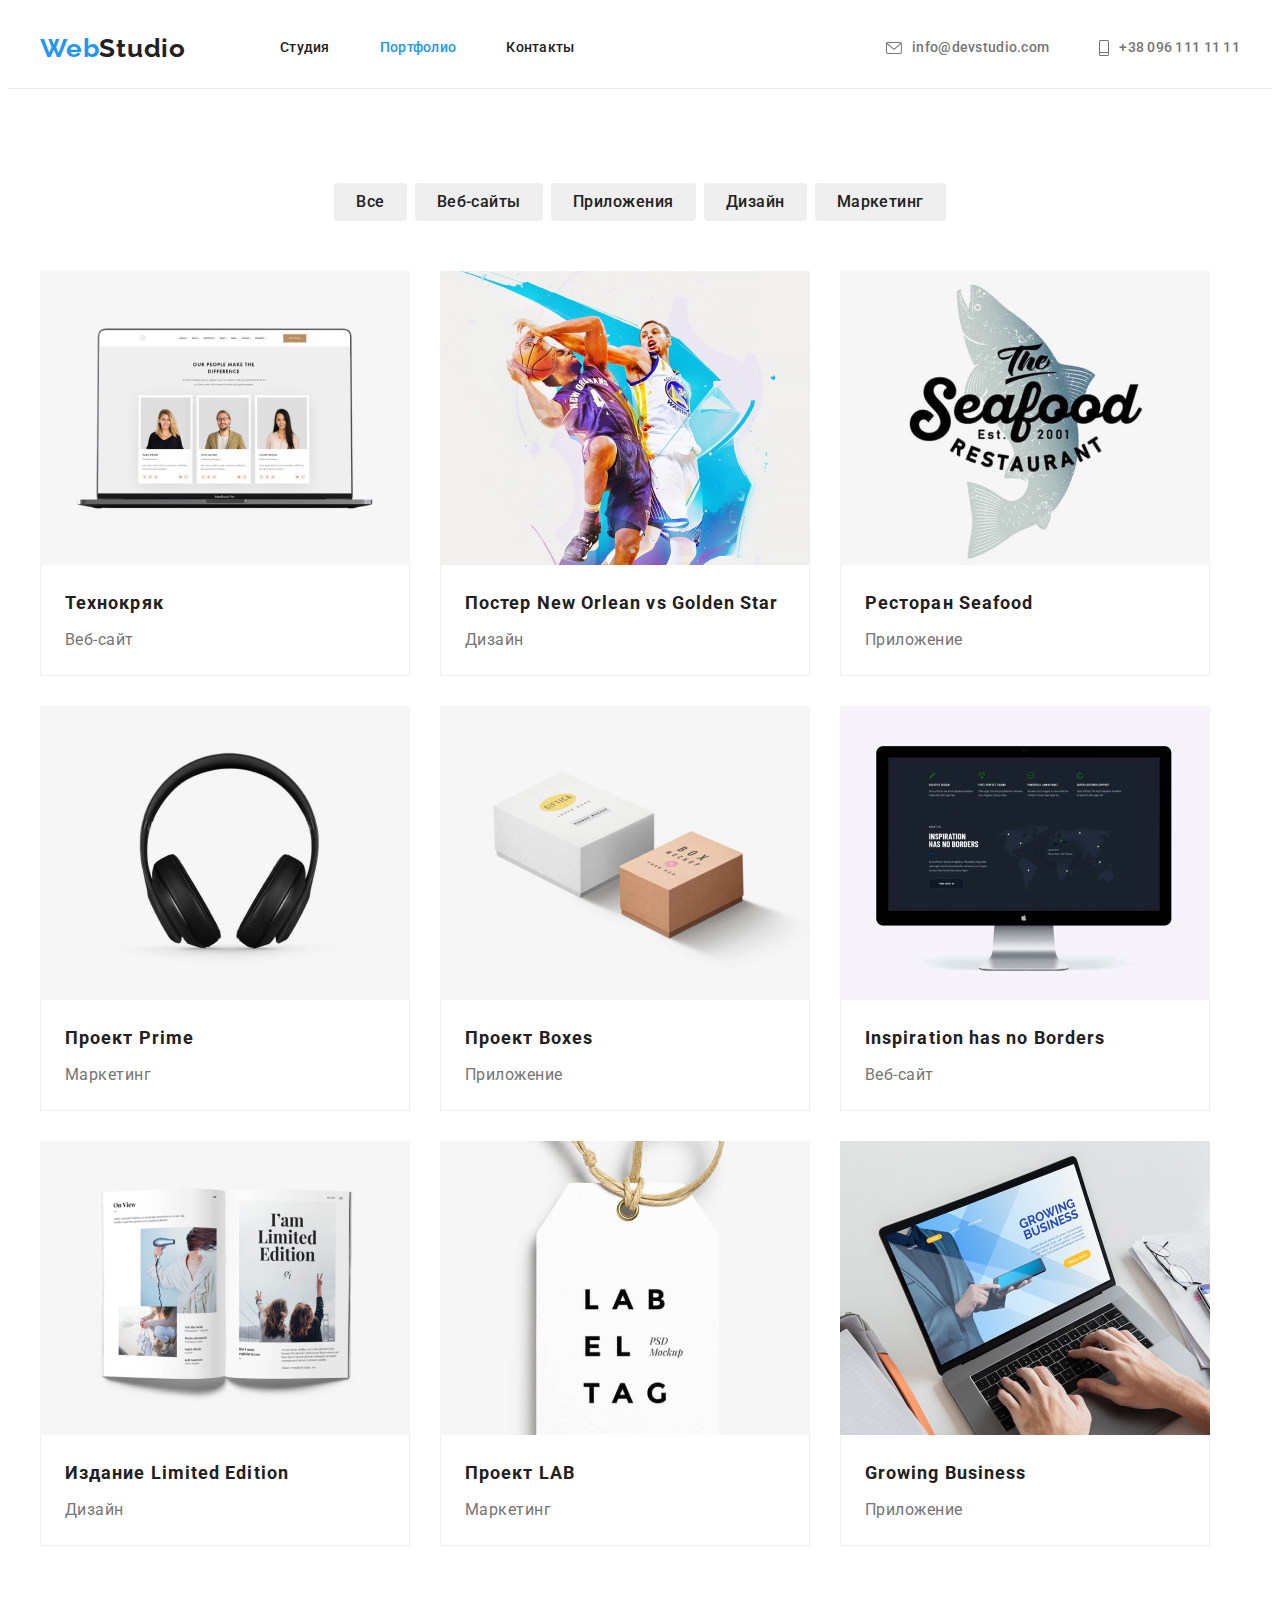
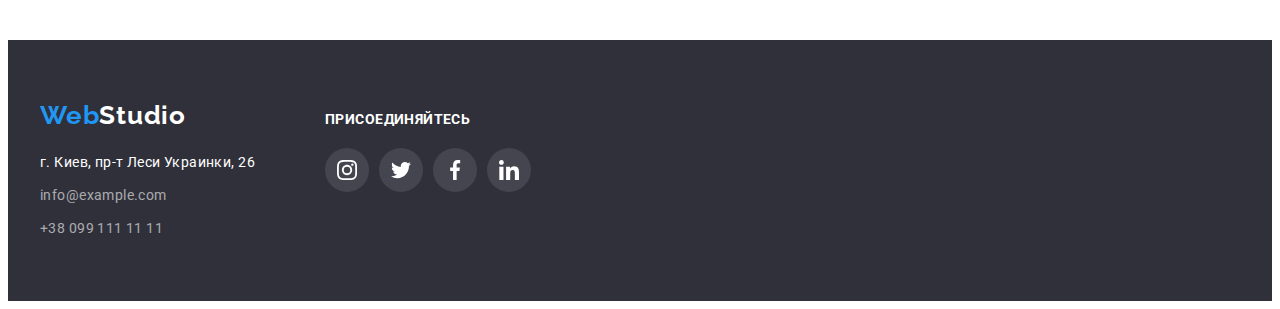
==== portfolio.html @ 00535ada "Initial commit" ====
<!DOCTYPE html>
<html lang="ru">
  <head>
    <meta charset="UTF-8" />
    <meta http-equiv="X-UA-Compatible" content="IE=edge" />
    <meta name="viewport" content="width=device-width, initial-scale=1.0" />
    <title>Портфолио</title>
    <link rel="preconnect" href="https://fonts.googleapis.com" />
    <link rel="preconnect" href="https://fonts.gstatic.com" crossorigin />
    <link rel="preconnect" href="https://fonts.googleapis.com" />
    <link rel="preconnect" href="https://fonts.gstatic.com" crossorigin />
    <link
      href="https://fonts.googleapis.com/css2?family=Montserrat:wght@400;700&family=Raleway:wght@700&family=Roboto:wght@400;500;700;900&display=swap"
      rel="stylesheet"
    />
    <link
      rel="stylesheet"
      href="https://cdnjs.cloudflare.com/ajax/libs/modern-normalize/1.1.0/modern-normalize.min.css"
      integrity="sha512-wpPYUAdjBVSE4KJnH1VR1HeZfpl1ub8YT/NKx4PuQ5NmX2tKuGu6U/JRp5y+Y8XG2tV+wKQpNHVUX03MfMFn9Q=="
      crossorigin="anonymous"
      referrerpolicy="no-referrer"
    />
    <link rel="stylesheet" href="./styles/style.css" />
  </head>

  <body>
    <!-- Navigation header -->
    <header class="header-section">
      <div class="conteiner header-conteiner">
        <a href="index.html" class="logo header" lang="en">
          Web<span class="web">Studio</span></a
        >
        <nav>
          <ul class="navigation-list">
            <li class="navigation-item">
              <a class="navigation-item-link" href="./index.html">Студия</a>
            </li>
            <li class="navigation-item">
              <a class="navigation-item-link portfolio" href="./portfolio.html"
                >Портфолио</a
              >
            </li>
            <li class="navigation-item">
              <a class="navigation-item-link" href="">Контакты</a>
            </li>
          </ul>
        </nav>

        <ul class="auth-list">
          <li class="auth-item">
            <a class="auth-item-mail" href="mailto:info@devstudio.com">
              <svg class="auth-item-mail-icon" width="16" height="12">
                <use href="./images/sprite.svg#icon-envelope"></use>
              </svg>
              info@devstudio.com
            </a>
          </li>
          <li class="auth-item">
            <a class="auth-item-tel" href="tel:+380961111111">
              <svg class="auth-item-tel-icon" width="10" height="16">
                <use href="./images/sprite.svg#icon-Vector"></use>
              </svg>
              +38 096 111 11 11
            </a>
          </li>
        </ul>
      </div>
    </header>

    <main>
      <!-- filtr projects -->
      <section class="filter-section section">
        <div class="conteiner">
          <h1 class="visually-hidden">Наши Услуги</h1>
          <ul class="filter-list">
            <li class="filter-item">
              <button class="filter-button" type="button">Все</button>
            </li>
            <li class="filter-item">
              <button class="filter-button" type="button">Веб-сайты</button>
            </li>
            <li class="filter-item">
              <button class="filter-button" type="button">Приложения</button>
            </li>
            <li class="filter-item">
              <button class="filter-button" type="button">Дизайн</button>
            </li>
            <li class="filter-item">
              <button class="filter-button" type="button">Маркетинг</button>
            </li>
          </ul>
          <ul class="project-list">
            <li class="project-item">
              <a class="project-link" href="index.html">
                <img
                  src="./images/projects-jpg/img-1.jpg "
                  lang="ru"
                  alt="Технокряк"
                  width="370"
                  height="294"
                />
                <div class="name-card">
                  <h2 class="name-project">Технокряк</h2>
                  <p class="name-list">Веб-сайт</p>
                </div>
              </a>
            </li>
            <li class="project-item">
              <a class="project-link" href="index.html">
                <img
                  src="./images/projects-jpg/img-2.jpg"
                  lang="ru"
                  alt="Постер"
                  width="370"
                  height="294"
                />
                <div class="name-card">
                  <h2 class="name-project">Постер New Orlean vs Golden Star</h2>
                  <p class="name-list">Дизайн</p>
                </div>
              </a>
            </li>
            <li class="project-item">
              <a class="project-link" href="index.html">
                <img
                  src="./images/projects-jpg/img-3.jpg"
                  lang="ru"
                  alt="Ресторан"
                  width="370"
                  height="294"
                />
                <div class="name-card">
                  <h2 class="name-project">Ресторан Seafood</h2>
                  <p class="name-list">Приложение</p>
                </div>
              </a>
            </li>
            <li class="project-item">
              <a class="project-link" href="index.html">
                <img
                  src="./images/projects-jpg/img-4.jpg"
                  lang="ru"
                  alt="Проект Прайм"
                  width="370"
                  height="294"
                />
                <div class="name-card">
                  <h2 class="name-project">Проект Prime</h2>
                  <p class="name-list">Маркетинг</p>
                </div>
              </a>
            </li>
            <li class="project-item">
              <a class="project-link" href="index.html">
                <img
                  src="./images/projects-jpg/img-5.jpg"
                  lang="ru"
                  alt="Проект коробок"
                  width="370"
                  height="294"
                />
                <div class="name-card">
                  <h2 class="name-project">Проект Boxes</h2>
                  <p class="name-list">Приложение</p>
                </div>
              </a>
            </li>
            <li class="project-item">
              <a class="project-link" href="index.html">
                <img
                  src="./images/projects-jpg/img-6.jpg"
                  lang="ru"
                  alt="Возможность во всем мире"
                  width="370"
                  height="294"
                />
                <div class="name-card">
                  <h2 class="name-project">Inspiration has no Borders</h2>
                  <p class="name-list">Веб-сайт</p>
                </div>
              </a>
            </li>
            <li class="project-item">
              <a class="project-link" href="index.html">
                <img
                  src="./images/projects-jpg/img-7.jpg"
                  lang="ru"
                  alt="Лимитированое издание книг"
                  width="370"
                  height="294"
                />
                <div class="name-card">
                  <h2 class="name-project">Издание Limited Edition</h2>
                  <p class="name-list">Дизайн</p>
                </div>
              </a>
            </li>
            <li class="project-item">
              <a class="project-link" href="index.html">
                <img
                  src="./images/projects-jpg/img-8.jpg"
                  lang="ru"
                  alt="Проект лейб"
                  width="370"
                  height="294"
                />
                <div class="name-card">
                  <h2 class="name-project">Проект LAB</h2>
                  <p class="name-list">Маркетинг</p>
                </div>
              </a>
            </li>
            <li class="project-item">
              <a class="project-link" href="index.html">
                <img
                  src="./images/projects-jpg/img-9.jpg"
                  lang="ru"
                  alt="Растущий Бизнес"
                  width="370"
                  height="294"
                />
                <div class="name-card">
                  <h2 class="name-project">Growing Business</h2>
                  <p class="name-list">Приложение</p>
                </div>
              </a>
            </li>
          </ul>
        </div>
      </section>
    </main>
    <!-- Подвал сайта -->
    <footer class="footer-site">
      <div class="conteiner footer-section">
        <div class="footer-left">
          <a href="index.html" class="logo footer" lang="en">
            Web<span class="web-footer">Studio</span></a
          >
          <address class="address-footer">
            <p class="addres-text">г. Киев, пр-т Леси Украинки, 26</p>
            <ul class="footer-list">
              <li class="footer-link">
                <a class="footer-item" href="mailto:info@example.com"
                  >info@example.com</a
                >
              </li>
              <li class="footer-link">
                <a class="footer-item" href="tel:+380991111111"
                  >+38 099 111 11 11</a
                >
              </li>
            </ul>
          </address>
        </div>
        <div class="footer-messenger">
          <h2 class="footer-join">Присоединяйтесь</h2>
          <ul class="footer-social-list">
            <li class="footer-social-item">
              <a class="footer-icon-link" href="">
                <svg class="footer-link-social" width="20" height="20">
                  <use href="./images/sprite.svg#icon-instagram"></use>
                </svg>
              </a>
            </li>
            <li class="footer-social-item">
              <a class="footer-icon-link" href="">
                <svg class="footer-link-social" width="20" height="20">
                  <use href="./images/sprite.svg#icon-twitter"></use>
                </svg>
              </a>
            </li>
            <li class="footer-social-item">
              <a class="footer-icon-link" href="">
                <svg class="footer-link-social" width="20" height="20">
                  <use href="./images/sprite.svg#icon-facebook"></use>
                </svg>
              </a>
            </li>
            <li class="footer-social-item">
              <a class="footer-icon-link" href="">
                <svg class="footer-link-social" width="20" height="20">
                  <use href="./images/sprite.svg#icon-linkedin"></use>
                </svg>
              </a>
            </li>
          </ul>
        </div>
      </div>
    </footer>
  </body>
</html>
---- styles/style.css ----
/*#region SITE SETINGS*/
:root {
    --main-font: 'Roboto', 'Raleway', 'Sans-serif';
    --main-color: #212121;
    --second-color: #757575;
    --selectoin-color: #2196F3;
    --button-color-hover-focus: #188CE8;
    --footer-heder-color: #2F303A;
}

body {
    color: #212121;
    font-size: 14px;
    font-family: 'Roboto';
}

.visually-hidden {
    position: absolute;
    width: 1px;
    height: 1px;
    margin: -1px;
    border: 0;
    padding: 0;
    white-space: nowrap;
    clip-path: inset(100%);
    clip: rect(0 0 0 0);
    overflow: hidden;
}

.conteiner {
    /* outline: 1px solid red; */
    width: 1200px;
    padding-left: 15px;
    padding-right: 15px;
    margin-left: auto;
    margin-right: auto;
}

.section {
    padding-top: 94px;
    padding-bottom: 94px;
}


h1,
h2,
h3,
h4,
h5,
h6,
p {
    margin: 0;
}

ul,
ol {
    list-style: none;
    margin: 0;
    padding: 0;
}

img {
    display: block;
}

/*#endregion SITE SETINGS*/

/*#region HEADER SECTION*/
.header-section {
    border-bottom: 1px solid #ECECEC;
}

.logo {
    color: var(--selectoin-color);

    text-decoration: none;
    font-family: 'Raleway';
    font-weight: 700;
    font-size: 26px;
    line-height: 1.19;
    letter-spacing: 0.03em;
}

.header-conteiner {
    display: flex;
    align-items: center;
}

.logo {
    margin-right: 94px;
}

.web {
    color: #212121;
}

.navigation-list {
    display: flex;
    align-items: center;
}

.navigation-list .navigation-item+.navigation-item {
    margin-left: 50px;
}

.navigation-item-link {
    display: block;
    padding-top: 32px;
    padding-bottom: 32px;
}

.navigation-item-link {
    color: #212121;

    font-family: var(--main-font);
    font-weight: 500;
    line-height: 1.14;
    letter-spacing: 0.02em;
    text-decoration: none;
}

.studia {
    color: #2196F3;
}

.portfolio {
    color: #2196F3;
}

.navigation-item-link:hover,
.navigation-item-link:focus,
.navigation-item-link:active,
.auth-item-mail:hover,
.auth-item-mail:focus,
.auth-item-tel:focus,
.auth-item-tel:hover {
    color: var(--selectoin-color);
}

.auth-item-mail:hover:focus.auth-item-mail-icon {
    color: var(--selectoin-color);
}

.navigation-item:active {
    color: aqua;
}


.auth-list {
    display: flex;
    margin-left: auto;
}

.auth-list .auth-item+.auth-item {
    margin-left: 50px;
}

/* .auth-list .
/* .auth-item-mail {
    margin-right: 50px;
} */

.auth-item-tel,
.auth-item-mail {
    display: block;

    padding-top: 32px;
    padding-bottom: 32px;
}

.auth-item-tel,
.auth-item-mail {
    color: #757575;

    font-weight: 500;
    line-height: 1.14;
    letter-spacing: 0.02em;
    text-decoration: none;
}

.auth-item-mail,
.auth-item-tel {
    display: flex;
    align-items: center;
}

.auth-item-mail-icon,
.auth-item-tel-icon {
    margin-right: 10px;
    fill: currentColor;
}

/*#endregion HEADER*/

/*#region HERO SECTION*/
.hero-section {
    background: var(--footer-heder-color);
    background: linear-gradient(rgba(47, 48, 58, 0.4),
            rgba(47, 48, 58, 0.4)), url(../images/Img.jpg);

    text-align: center;
    max-width: 1600px;
    margin-right: auto;
    margin-left: auto;
    padding-top: 200px;
    padding-bottom: 200px;
    margin-right: auto;
    margin-left: auto;
    background-repeat: no-repeat;
    background-position: center;
    background-size: cover;


}

.hero-title {
    color: #FFFFFF;

    font-weight: 900;
    font-size: 44px;
    line-height: 1.36;
    text-align: center;
    letter-spacing: 0.06em;
    text-transform: uppercase;

    width: 696px;
    margin-right: auto;
    margin-left: auto;
    margin-bottom: 30px;
}

.hero-btn {
    font-family: inherit;

    color: #FFFFFF;

    font-weight: 700;
    font-size: 16px;
    line-height: 1.87;
    letter-spacing: 0.06em;
    background-color: var(--selectoin-color);
    box-shadow: 0px 4px 4px rgba(0, 0, 0, 0.15);
    border-radius: 4px;

    cursor: pointer;
    border: none;

    min-width: 200px;
    padding: 10px 32px;
}

.hero-btn:hover,
.hero-btn:focus {
    background-color: var(--button-color-hover-focus);
}

/*#endregion HERO SECTION*/

/*#region SPECIFICS SECTION*/
.specifics-section {
    padding-bottom: 0;
}

.specifics-list {
    display: flex;
}

.specifics-item {
    margin-right: 30px;
    width: 270px;
}

.specifics-item:last-child {
    margin-right: 0;
}

/* раздел с особеностями */
.specifics-item::before {
    display: block;
    content: "";
    height: 120px;
    margin-bottom: 30px;
    background-color: #F5F4FA;
    background-repeat: no-repeat;
    background-position: center;
}

.icon-antena::before {
    background-image: url(../images/icons/antenna.svg);
}

.icon-clock::before {
    background-image: url(../images/icons/clock.svg);
}

.icon-diagrama::before {
    background-image: url(../images/icons/diagram.svg);
}

.icon-astronaut::before {
    background-image: url(../images/icons/astronaut.svg);
}

/* .specifics-pictures {
    display: flex;
    justify-content: center;
    align-items: center;
    width: 270px;
    height: 120px;
    left: 215px;
    top: 774px;
    background: #F5F4FA;
    border-radius: 4px;
    margin-bottom: 30px;

} */



.specifics-title {
    font-size: 14px;
    font-weight: 700;
    line-height: 1.14;
    letter-spacing: 0.03em;
    text-transform: uppercase;
    margin-bottom: 10px;
}

.specificts-text {
    color: #757575;

    line-height: 1.71;
    letter-spacing: 0.03em;
}

/*#endregion SPECIFICS SECTION*/

/*#region DEVELOPMENT SECTION*/
.devefelopment-title {
    font-weight: 700;
    font-size: 36px;
    line-height: 1.16;
    text-align: center;
    letter-spacing: 0.03em;

    margin-bottom: 50px;
}


.development-list {
    display: flex;

}

.development-item:not(:last-child) {
    margin-right: 30px;
}

/* .development-item:last-child {
    margin-right: 0;
} */

/*#endregion DEVELOPMENT SECTION*/

/*#region TEAM SECTION*/
.team-section {
    background-color: #F5F4FA;
}

.team-title {
    color: #212121;

    font-weight: 700;
    font-size: 36px;
    line-height: 1.16;
    text-align: center;
    letter-spacing: 0.03em;

    margin-bottom: 50px;

}

.team-list {
    display: flex;
}

.team-item:not(:last-child) {
    margin-right: 30px;
}

.team-item {
    background: #FFFFFF;
    box-shadow: 0px 1px 3px rgba(0, 0, 0, 0.12),
        0px 1px 1px rgba(0, 0, 0, 0.14),
        0px 2px 1px rgba(0, 0, 0, 0.2);
    border-radius: 0px 0px 4px 4px;
}

.team-name {
    padding-top: 30px;
    padding-bottom: 30px;
}

.team {
    font-weight: 500;
    font-size: 16px;
    line-height: 1.18;
    text-align: center;
    letter-spacing: 0.03em;

    margin-bottom: 10px;
}


.team-position {
    color: #757575;

    font-size: 16px;
    line-height: 1.18;
    text-align: center;
    letter-spacing: 0.03em;
    margin-bottom: 16px;
}

.team-icon-list {
    display: flex;
    justify-content: center;
}

.team-icon-item {
    width: 44px;
    height: 44px;
    display: flex;
    justify-content: center;
    align-items: center;
}

.team-icon-item:not(:last-child) {
    margin-right: 10px;
}

.team-icon-link {
    width: 100%;
    height: 100%;
    display: flex;
    justify-content: center;
    align-items: center;
    border-radius: 50%;
    fill: #AFB1B8;
}


.team-icon-item:hover .team-icon-link {
    background-color: #2196F3;
    fill: #FFFFFF;
}

.team-icon-link:focus {
    background-color: #2196F3;
    fill: #FFFFFF;
}



/*#endregion TEAM*/

/*#region REGULAR CUSTOMERS*/

.client-title {
    font-style: normal;
    font-weight: 700;
    font-size: 36px;
    line-height: 1.16;
    text-align: center;
    letter-spacing: 0.03em;
    margin-bottom: 50px;
}

.client-list {
    display: flex;
}

.client-logo:not(:last-child) {
    margin-right: 30px;
}

.link-client {
    width: 170px;
    height: 92px;
    display: flex;
    justify-content: center;
    align-items: center;
    fill: #AFB1B8;
    border: 1px solid #AFB1B8;
    border-radius: 4px;
}

.link-client:hover,
.link-client:focus {
    border: 1px solid #2196F3;
    fill: #188CE8;
}






/*#endregion*/

/*#region FOOTER SITE SECTION*/
.footer-site {
    background-color: #2F303A;

}

.footer-section {
    display: flex;
    align-items: baseline;
}

.footer-left {
    margin-right: 70px;

}

.logo-footer {
    margin-right: 0;
}

.web-footer {
    color: #FFFFFF;
}

.address-footer {
    font-style: normal;
    line-height: 1.71;
    letter-spacing: 0.03em;
    color: #FFFFFF;

}


.footer-item {
    line-height: 1.71;
    letter-spacing: 0.03em;
    color: rgba(255, 255, 255, 0.6);
    text-decoration: none;
}

.footer-item:hover,
.footer-item:focus {
    color: #2196F3;
}

.footer-site {
    padding-top: 60px;
    padding-bottom: 60px;
}

.footer {
    display: block;

    margin-bottom: 20px;
    margin-right: 0;
}

.addres-text {
    margin-bottom: 9px;
}

.footer-link:not(:last-child) {
    margin-bottom: 9px;
}

.footer-join {
    font-family: 'Roboto';
    font-style: normal;
    font-weight: 700;
    font-size: 14px;
    line-height: 1.14;
    letter-spacing: 0.03em;
    text-transform: uppercase;

    color: #FFFFFF;
    margin-bottom: 20px;
}

.footer-social-list {
    display: flex;
}

.footer-social-item {
    width: 44px;
    height: 44px;
    border-radius: 50%;
    background-color: rgba(255, 255, 255, 0.1);
}

.footer-social-item:not(:last-child) {
    margin-right: 10px;
}

.footer-icon-link {
    width: 100%;
    height: 100%;
    display: flex;
    justify-content: center;
    align-items: center;
    fill: #FFFFFF;
    border-radius: 50%;
}

.footer-icon-link:hover,
.footer-icon-link:focus {
    background-color: var(--selectoin-color);
}

/*#endregion FOOTER SITE*/

/*#region FILTR-portfolio.html SECTION*/

.filter-button {
    color: #212121;

    font-family: inherit;
    font-weight: 500;
    font-size: 16px;
    line-height: 1.62;
    text-align: center;
    letter-spacing: 0.03em;

    cursor: pointer;
    border: none;
    border-radius: 4px;

    padding: 6px 22px;
}

.filter-list {
    display: flex;
    justify-content: center;

    margin-bottom: 50px;
}

.filter-item {
    margin-right: 8px;
}

.filter-item:last-child {
    margin-right: 0;
}

.filter-button:hover,
.filter-button:focus {
    color: #FFFFFF;
    background: #2196F3;

    box-shadow: 0px 3px 1px rgba(0, 0, 0, 0.1),
        0px 1px 2px rgba(0, 0, 0, 0.08),
        0px 2px 2px rgba(0, 0, 0, 0.12);
    /* border-radius: 4px; */
}

.project-list {
    display: flex;
    flex-wrap: wrap;

}

.project-item {
    margin-right: 30px;
    margin-bottom: 30px;
}

.project-item:nth-child(3n) {
    margin-right: 0;
}

.project-item:nth-child(n + 7) {
    margin-bottom: 0;
}

/* .project-item:hover,
.project-item:focus {
    box-shadow: 0px 1px 1px rgba(0, 0, 0, 0.12),
        0px 4px 4px rgba(0, 0, 0, 0.06),
        1px 4px 6px rgba(0, 0, 0, 0.16)
} */

.project-item {
    cursor: pointer;
}

.project-link {
    display: block;
    text-decoration: none;
}

.project-link:hover,
.project-link:focus {
    box-shadow: 0px 1px 1px rgba(0, 0, 0, 0.12),
        0px 4px 4px rgba(0, 0, 0, 0.06),
        1px 4px 6px rgba(0, 0, 0, 0.16)
}



.name-project {
    color: #212121;

    font-weight: 700;
    font-size: 18px;
    line-height: 2;
    letter-spacing: 0.06em;

    margin-bottom: 4px;
}

.name-list {
    color: #757575;

    font-size: 16px;
    line-height: 1.88;
    letter-spacing: 0.03em;

}

.name-card {
    border-bottom-width: 1px;
    border-bottom-style: solid;
    border-bottom-color: #eeeeee;
    border-right-width: 1px;
    border-right-style: solid;
    border-right-color: #eeeeee;
    border-left-width: 1px;
    border-left-style: solid;
    border-left-color: #eeeeee;

    padding: 20px 24px;
}

/*#endregion FILTR-portfolio.html*/
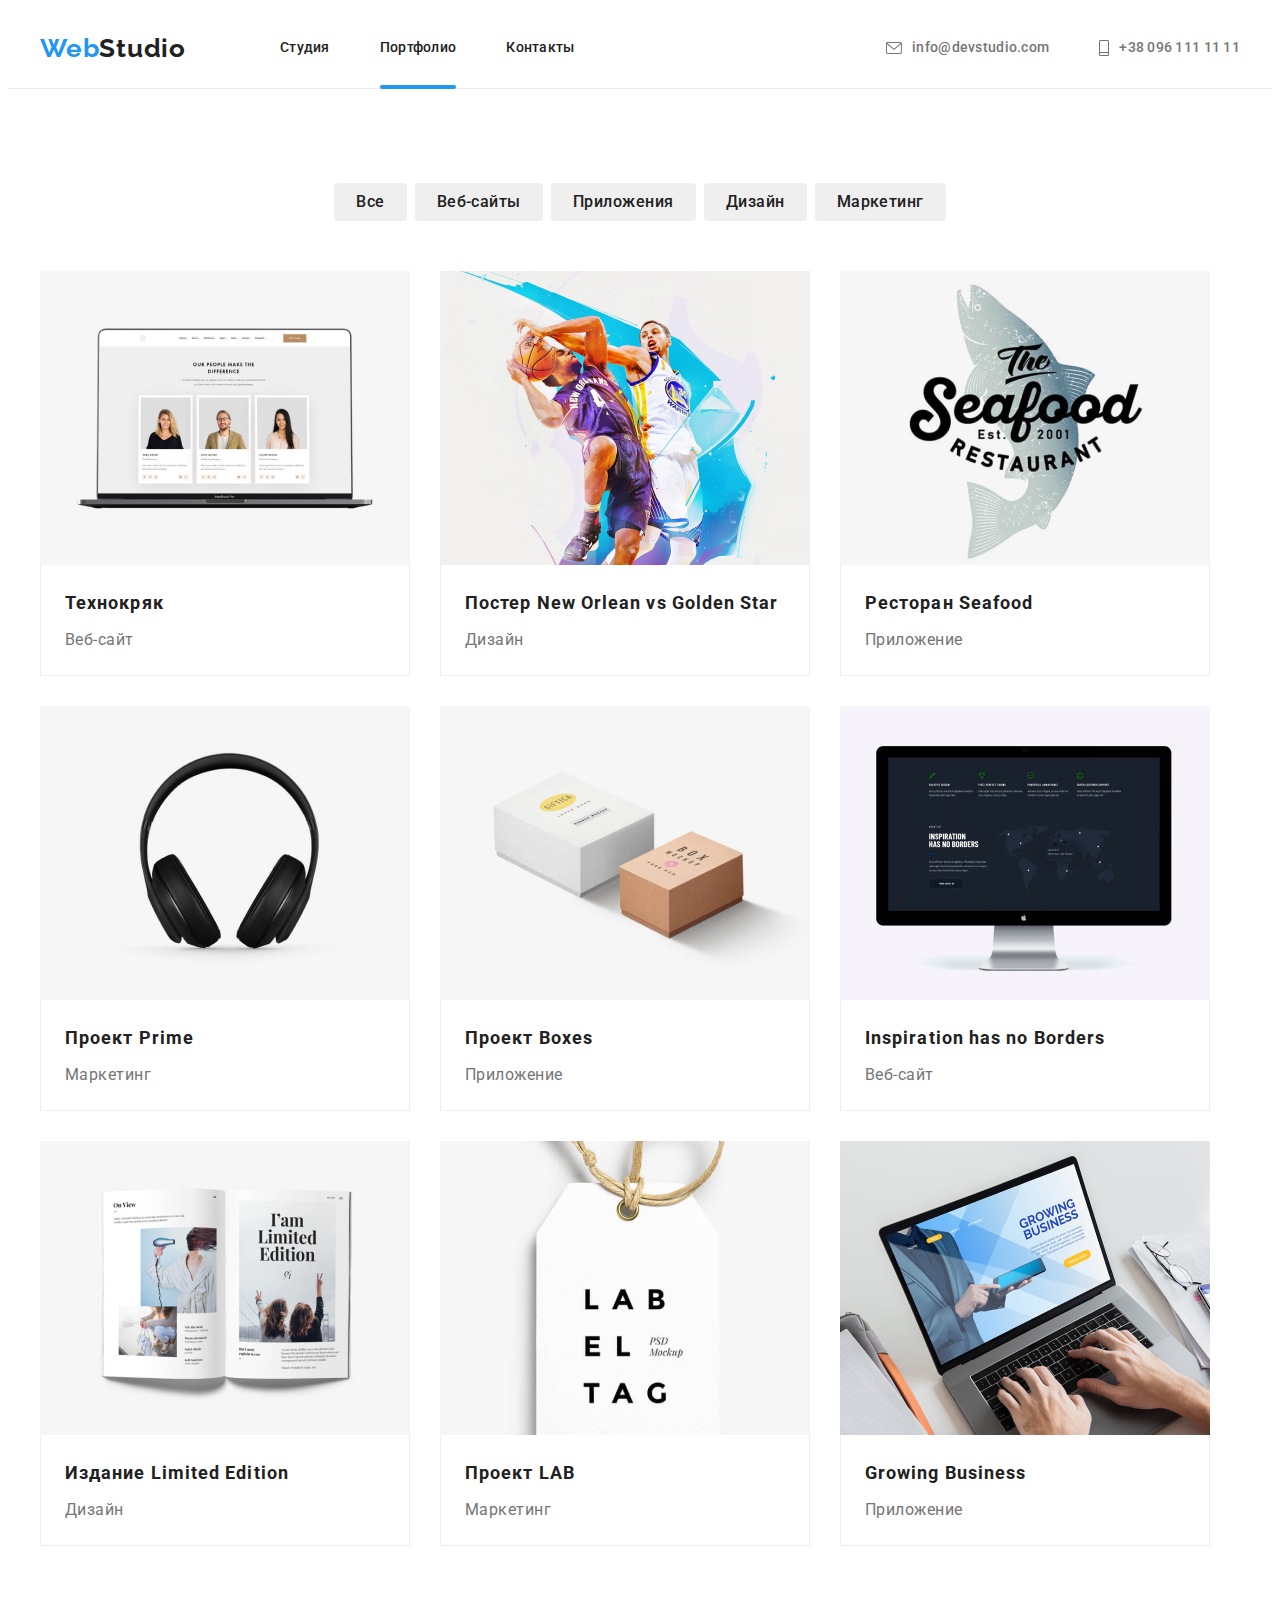
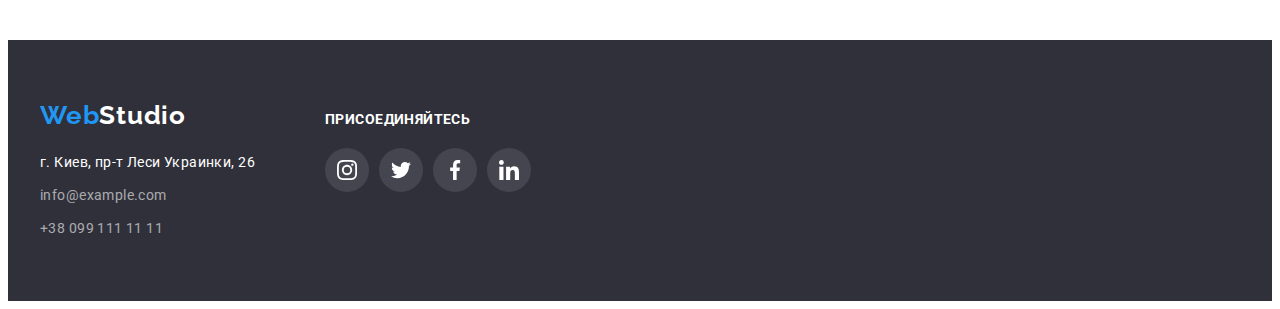
==== commit 39a2aca4: "создал нижнее подчеркивание" ====
--- a/portfolio.html
+++ b/portfolio.html
@@ -36,7 +36,7 @@
               <a class="navigation-item-link" href="./index.html">Студия</a>
             </li>
             <li class="navigation-item">
-              <a class="navigation-item-link portfolio" href="./portfolio.html"
+              <a class="navigation-item-link current" href="./portfolio.html"
                 >Портфолио</a
               >
             </li>
--- a/styles/style.css
+++ b/styles/style.css
@@ -73,6 +73,8 @@
 .logo {
     color: var(--selectoin-color);
 
+    margin-right: 94px;
+
     text-decoration: none;
     font-family: 'Raleway';
     font-weight: 700;
@@ -86,10 +88,6 @@
     align-items: center;
 }
 
-.logo {
-    margin-right: 94px;
-}
-
 .web {
     color: #212121;
 }
@@ -104,13 +102,11 @@
 }
 
 .navigation-item-link {
+    color: #212121;
+
     display: block;
     padding-top: 32px;
     padding-bottom: 32px;
-}
-
-.navigation-item-link {
-    color: #212121;
 
     font-family: var(--main-font);
     font-weight: 500;
@@ -119,17 +115,29 @@
     text-decoration: none;
 }
 
-.studia {
-    color: #2196F3;
-}
-
+.studia,
 .portfolio {
     color: #2196F3;
 }
 
+
+.navigation-item {
+    position: relative;
+}
+
+.current::after {
+    position: absolute;
+    bottom: -1px;
+    right: 0;
+    content: "";
+    width: 100%;
+    height: 4px;
+    background-color: #2196F3;
+    border-radius: 2px;
+}
+
 .navigation-item-link:hover,
 .navigation-item-link:focus,
-.navigation-item-link:active,
 .auth-item-mail:hover,
 .auth-item-mail:focus,
 .auth-item-tel:focus,
@@ -137,15 +145,6 @@
     color: var(--selectoin-color);
 }
 
-.auth-item-mail:hover:focus.auth-item-mail-icon {
-    color: var(--selectoin-color);
-}
-
-.navigation-item:active {
-    color: aqua;
-}
-
-
 .auth-list {
     display: flex;
     margin-left: auto;
@@ -153,19 +152,6 @@
 
 .auth-list .auth-item+.auth-item {
     margin-left: 50px;
-}
-
-/* .auth-list .
-/* .auth-item-mail {
-    margin-right: 50px;
-} */
-
-.auth-item-tel,
-.auth-item-mail {
-    display: block;
-
-    padding-top: 32px;
-    padding-bottom: 32px;
 }
 
 .auth-item-tel,
@@ -176,12 +162,11 @@
     line-height: 1.14;
     letter-spacing: 0.02em;
     text-decoration: none;
-}
-
-.auth-item-mail,
-.auth-item-tel {
-    display: flex;
-    align-items: center;
+
+    display: flex;
+    align-items: center;
+    padding-top: 32px;
+    padding-bottom: 32px;
 }
 
 .auth-item-mail-icon,
@@ -254,6 +239,44 @@
     background-color: var(--button-color-hover-focus);
 }
 
+/* MODAL FORM  */
+/* .backdrop {
+    background: rgba(0, 0, 0, 0.2);
+    position: fixed;
+    top: 0;
+    left: 0;
+    width: 100%;
+    height: 100%;
+} */
+
+.modal-wrapper {
+    position: absolute;
+    top: 50%;
+    left: 50%;
+    transform: translate(-50%, -50%);
+    background-color: #FFFFFF;
+    width: 528px;
+    height: 581px;
+    border-radius: 4px;
+}
+
+.modal-btn {
+    position: absolute;
+    top: 8px;
+    right: 8px;
+    width: 30px;
+    height: 30px;
+    background: #FFFFFF;
+    border: 1px solid rgba(0, 0, 0, 0.1);
+    border-radius: 50%;
+    cursor: pointer;
+    padding: 0px;
+    display: flex;
+    justify-content: center;
+    align-items: center;
+}
+
+
 /*#endregion HERO SECTION*/
 
 /*#region SPECIFICS SECTION*/
@@ -346,19 +369,39 @@
     margin-bottom: 50px;
 }
 
-
 .development-list {
     display: flex;
-
 }
 
 .development-item:not(:last-child) {
     margin-right: 30px;
 }
 
-/* .development-item:last-child {
-    margin-right: 0;
-} */
+.development-item {
+    position: relative;
+}
+
+.development-product {
+    position: absolute;
+    bottom: 0;
+    left: 0;
+    width: 100%;
+    height: 70px;
+    background: rgba(47, 48, 58, 0.8);
+}
+
+.name-development {
+    font-family: 'Roboto';
+    font-style: normal;
+    font-weight: 700;
+    font-size: 14px;
+    line-height: 1.14;
+    text-align: center;
+    letter-spacing: 0.03em;
+    text-transform: uppercase;
+    padding: 27px 82px;
+    color: #FFFFFF;
+}
 
 /*#endregion DEVELOPMENT SECTION*/
 
@@ -460,8 +503,6 @@
     fill: #FFFFFF;
 }
 
-
-
 /*#endregion TEAM*/
 
 /*#region REGULAR CUSTOMERS*/
@@ -500,11 +541,6 @@
     border: 1px solid #2196F3;
     fill: #188CE8;
 }
-
-
-
-
-
 
 /*#endregion*/
 
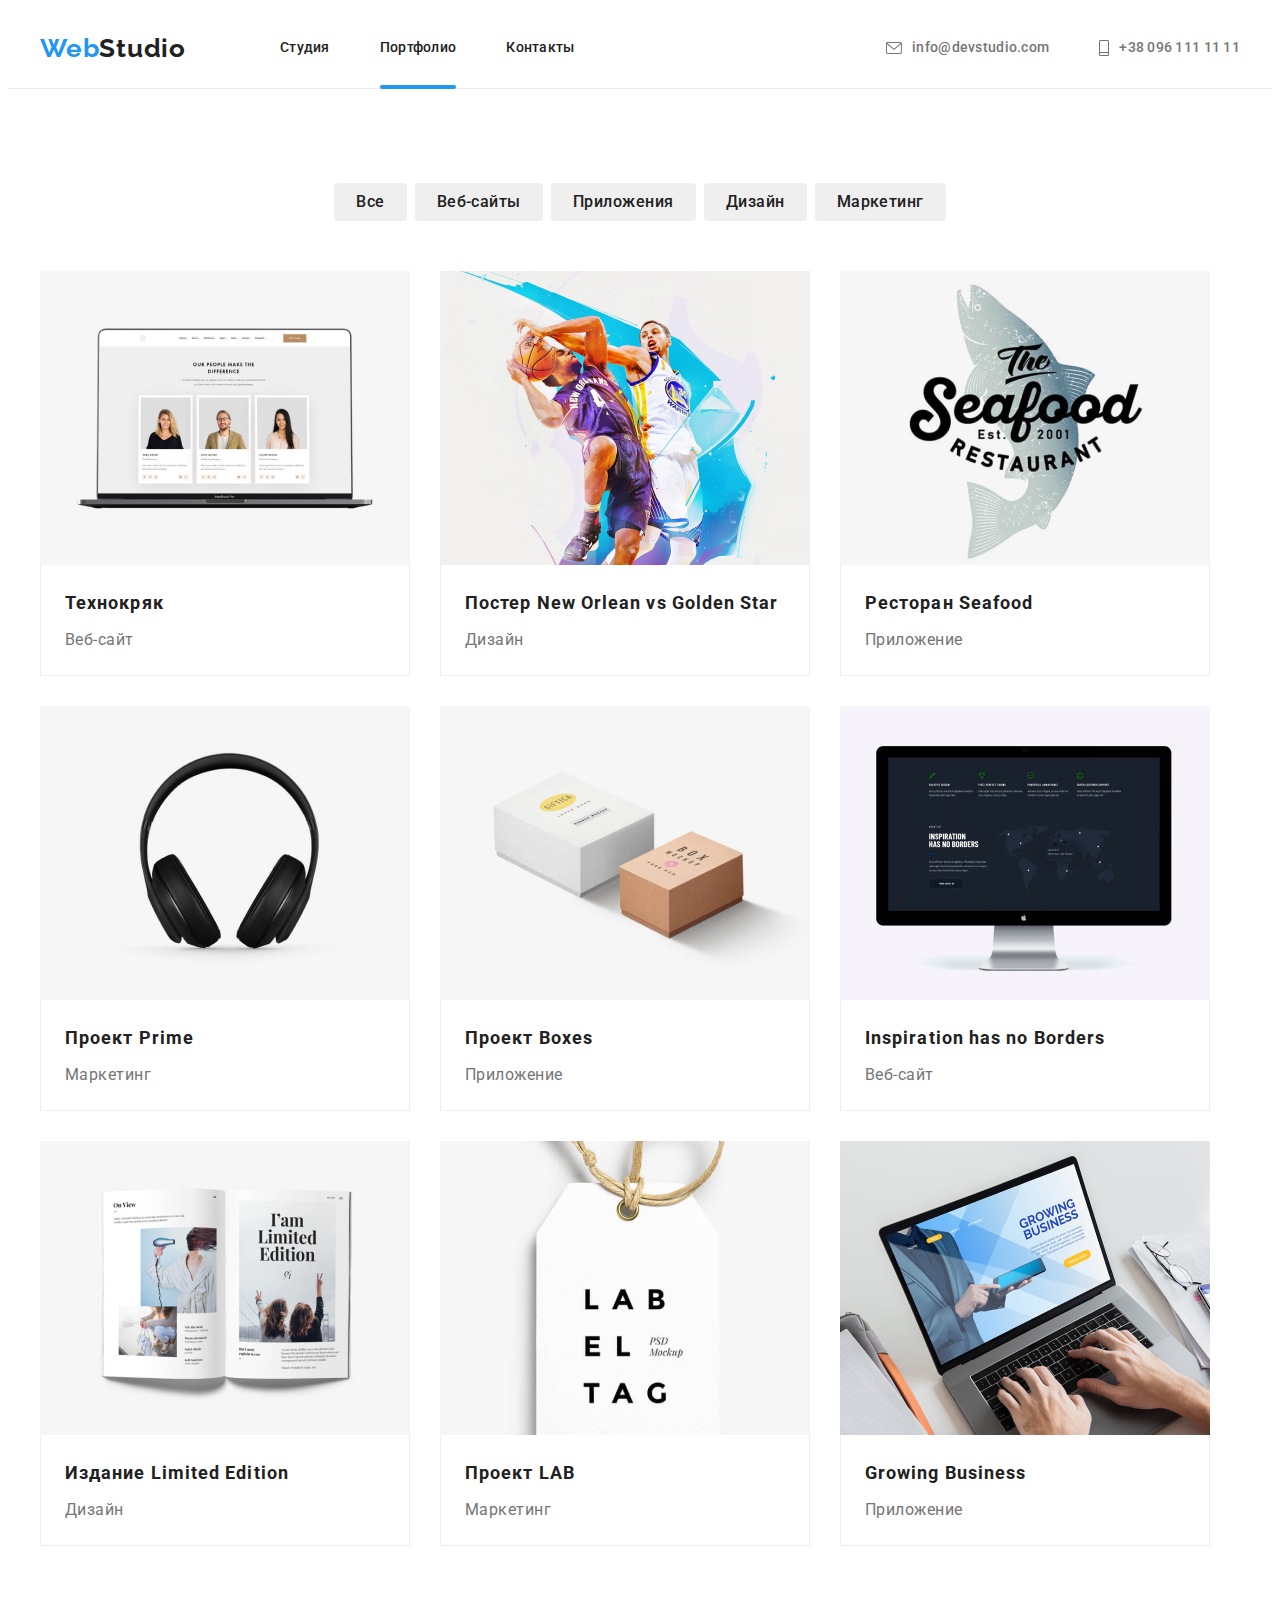
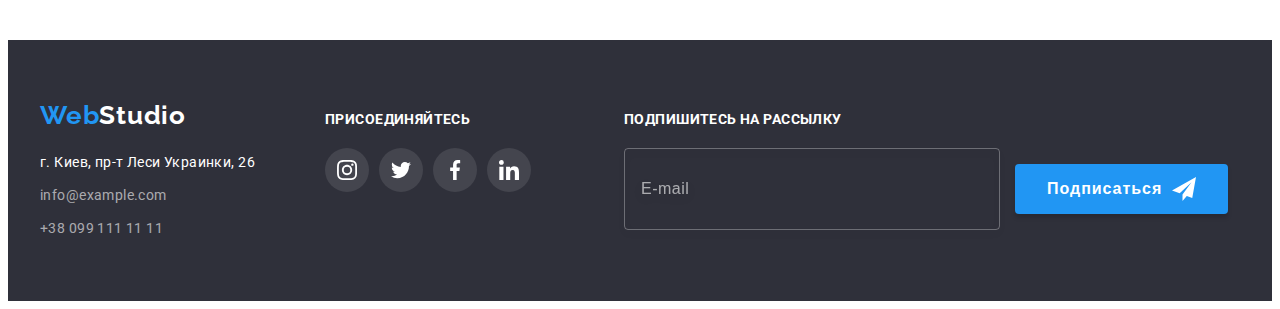
==== commit d35c4e05: "добавляю ховер и фокус в модальное окно" ====
--- a/portfolio.html
+++ b/portfolio.html
@@ -92,13 +92,20 @@
           <ul class="project-list">
             <li class="project-item">
               <a class="project-link" href="index.html">
-                <img
-                  src="./images/projects-jpg/img-1.jpg "
-                  lang="ru"
-                  alt="Технокряк"
-                  width="370"
-                  height="294"
-                />
+                <div class="image-conteiner">
+                  <img
+                    src="./images/projects-jpg/img-1.jpg "
+                    lang="ru"
+                    alt="Технокряк"
+                    width="370"
+                    height="294"
+                  />
+                  <p class="text-img-conteiner">
+                    Ресурс предлагает комплексные предложения с разным уровнем
+                    функционала и сервисов. Все это позволит посетителю получить
+                    исчерпывающие сведения о компании или частном лице.
+                  </p>
+                </div>
                 <div class="name-card">
                   <h2 class="name-project">Технокряк</h2>
                   <p class="name-list">Веб-сайт</p>
@@ -107,13 +114,20 @@
             </li>
             <li class="project-item">
               <a class="project-link" href="index.html">
-                <img
-                  src="./images/projects-jpg/img-2.jpg"
-                  lang="ru"
-                  alt="Постер"
-                  width="370"
-                  height="294"
-                />
+                <div class="image-conteiner">
+                  <img
+                    src="./images/projects-jpg/img-2.jpg"
+                    lang="ru"
+                    alt="Постер"
+                    width="370"
+                    height="294"
+                  />
+                  <p class="text-img-conteiner">
+                    Ресурс предлагает комплексные предложения с разным уровнем
+                    функционала и сервисов. Все это позволит посетителю получить
+                    исчерпывающие сведения о компании или частном лице.
+                  </p>
+                </div>
                 <div class="name-card">
                   <h2 class="name-project">Постер New Orlean vs Golden Star</h2>
                   <p class="name-list">Дизайн</p>
@@ -122,13 +136,20 @@
             </li>
             <li class="project-item">
               <a class="project-link" href="index.html">
-                <img
-                  src="./images/projects-jpg/img-3.jpg"
-                  lang="ru"
-                  alt="Ресторан"
-                  width="370"
-                  height="294"
-                />
+                <div class="image-conteiner">
+                  <img
+                    src="./images/projects-jpg/img-3.jpg"
+                    lang="ru"
+                    alt="Ресторан"
+                    width="370"
+                    height="294"
+                  />
+                  <p class="text-img-conteiner">
+                    Ресурс предлагает комплексные предложения с разным уровнем
+                    функционала и сервисов. Все это позволит посетителю получить
+                    исчерпывающие сведения о компании или частном лице.
+                  </p>
+                </div>
                 <div class="name-card">
                   <h2 class="name-project">Ресторан Seafood</h2>
                   <p class="name-list">Приложение</p>
@@ -137,13 +158,20 @@
             </li>
             <li class="project-item">
               <a class="project-link" href="index.html">
-                <img
-                  src="./images/projects-jpg/img-4.jpg"
-                  lang="ru"
-                  alt="Проект Прайм"
-                  width="370"
-                  height="294"
-                />
+                <div class="image-conteiner">
+                  <img
+                    src="./images/projects-jpg/img-4.jpg"
+                    lang="ru"
+                    alt="Проект Прайм"
+                    width="370"
+                    height="294"
+                  />
+                  <p class="text-img-conteiner">
+                    Ресурс предлагает комплексные предложения с разным уровнем
+                    функционала и сервисов. Все это позволит посетителю получить
+                    исчерпывающие сведения о компании или частном лице.
+                  </p>
+                </div>
                 <div class="name-card">
                   <h2 class="name-project">Проект Prime</h2>
                   <p class="name-list">Маркетинг</p>
@@ -152,13 +180,20 @@
             </li>
             <li class="project-item">
               <a class="project-link" href="index.html">
-                <img
-                  src="./images/projects-jpg/img-5.jpg"
-                  lang="ru"
-                  alt="Проект коробок"
-                  width="370"
-                  height="294"
-                />
+                <div class="image-conteiner">
+                  <img
+                    src="./images/projects-jpg/img-5.jpg"
+                    lang="ru"
+                    alt="Проект коробок"
+                    width="370"
+                    height="294"
+                  />
+                  <p class="text-img-conteiner">
+                    Ресурс предлагает комплексные предложения с разным уровнем
+                    функционала и сервисов. Все это позволит посетителю получить
+                    исчерпывающие сведения о компании или частном лице.
+                  </p>
+                </div>
                 <div class="name-card">
                   <h2 class="name-project">Проект Boxes</h2>
                   <p class="name-list">Приложение</p>
@@ -167,13 +202,20 @@
             </li>
             <li class="project-item">
               <a class="project-link" href="index.html">
-                <img
-                  src="./images/projects-jpg/img-6.jpg"
-                  lang="ru"
-                  alt="Возможность во всем мире"
-                  width="370"
-                  height="294"
-                />
+                <div class="image-conteiner">
+                  <img
+                    src="./images/projects-jpg/img-6.jpg"
+                    lang="ru"
+                    alt="Возможность во всем мире"
+                    width="370"
+                    height="294"
+                  />
+                  <p class="text-img-conteiner">
+                    Ресурс предлагает комплексные предложения с разным уровнем
+                    функционала и сервисов. Все это позволит посетителю получить
+                    исчерпывающие сведения о компании или частном лице.
+                  </p>
+                </div>
                 <div class="name-card">
                   <h2 class="name-project">Inspiration has no Borders</h2>
                   <p class="name-list">Веб-сайт</p>
@@ -182,13 +224,20 @@
             </li>
             <li class="project-item">
               <a class="project-link" href="index.html">
-                <img
-                  src="./images/projects-jpg/img-7.jpg"
-                  lang="ru"
-                  alt="Лимитированое издание книг"
-                  width="370"
-                  height="294"
-                />
+                <div class="image-conteiner">
+                  <img
+                    src="./images/projects-jpg/img-7.jpg"
+                    lang="ru"
+                    alt="Лимитированое издание книг"
+                    width="370"
+                    height="294"
+                  />
+                  <p class="text-img-conteiner">
+                    Ресурс предлагает комплексные предложения с разным уровнем
+                    функционала и сервисов. Все это позволит посетителю получить
+                    исчерпывающие сведения о компании или частном лице.
+                  </p>
+                </div>
                 <div class="name-card">
                   <h2 class="name-project">Издание Limited Edition</h2>
                   <p class="name-list">Дизайн</p>
@@ -197,13 +246,20 @@
             </li>
             <li class="project-item">
               <a class="project-link" href="index.html">
-                <img
-                  src="./images/projects-jpg/img-8.jpg"
-                  lang="ru"
-                  alt="Проект лейб"
-                  width="370"
-                  height="294"
-                />
+                <div class="image-conteiner">
+                  <img
+                    src="./images/projects-jpg/img-8.jpg"
+                    lang="ru"
+                    alt="Проект лейб"
+                    width="370"
+                    height="294"
+                  />
+                  <p class="text-img-conteiner">
+                    Ресурс предлагает комплексные предложения с разным уровнем
+                    функционала и сервисов. Все это позволит посетителю получить
+                    исчерпывающие сведения о компании или частном лице.
+                  </p>
+                </div>
                 <div class="name-card">
                   <h2 class="name-project">Проект LAB</h2>
                   <p class="name-list">Маркетинг</p>
@@ -212,13 +268,20 @@
             </li>
             <li class="project-item">
               <a class="project-link" href="index.html">
-                <img
-                  src="./images/projects-jpg/img-9.jpg"
-                  lang="ru"
-                  alt="Растущий Бизнес"
-                  width="370"
-                  height="294"
-                />
+                <div class="image-conteiner">
+                  <img
+                    src="./images/projects-jpg/img-9.jpg"
+                    lang="ru"
+                    alt="Растущий Бизнес"
+                    width="370"
+                    height="294"
+                  />
+                  <p class="text-img-conteiner">
+                    Ресурс предлагает комплексные предложения с разным уровнем
+                    функционала и сервисов. Все это позволит посетителю получить
+                    исчерпывающие сведения о компании или частном лице.
+                  </p>
+                </div>
                 <div class="name-card">
                   <h2 class="name-project">Growing Business</h2>
                   <p class="name-list">Приложение</p>
@@ -285,6 +348,21 @@
             </li>
           </ul>
         </div>
+        <!-- Футер форма -->
+        <form class="footer-form-group " name="footer-form">
+          <div class="footer-group">
+            <p class="footer-form-text">Подпишитесь на рассылку</p>
+            <label>
+              <input
+                class="footer-mail-group"
+                type="email"
+                name="email"
+                placeholder="E-mail"
+              />
+            </label>
+            <button class="footer-btn" type="submit">Подписаться</button>
+          </div>
+        </form>
       </div>
     </footer>
   </body>
--- a/styles/style.css
+++ b/styles/style.css
@@ -1,46 +1,47 @@
 /*#region SITE SETINGS*/
 :root {
-    --main-font: 'Roboto', 'Raleway', 'Sans-serif';
-    --main-color: #212121;
-    --second-color: #757575;
-    --selectoin-color: #2196F3;
-    --button-color-hover-focus: #188CE8;
-    --footer-heder-color: #2F303A;
+  --main-font: "Roboto", "Raleway", "Sans-serif";
+  --main-color: #212121;
+  --second-color: #757575;
+  --selectoin-color: #2196f3;
+  --button-color-hover-focus: #188ce8;
+  --footer-heder-color: #2f303a;
+  --duration: 250ms;
+  --timing-function: cubic-bezier(0.4, 0, 0.2, 1);
 }
 
 body {
-    color: #212121;
-    font-size: 14px;
-    font-family: 'Roboto';
+  color: #212121;
+  font-size: 14px;
+  font-family: "Roboto";
 }
 
 .visually-hidden {
-    position: absolute;
-    width: 1px;
-    height: 1px;
-    margin: -1px;
-    border: 0;
-    padding: 0;
-    white-space: nowrap;
-    clip-path: inset(100%);
-    clip: rect(0 0 0 0);
-    overflow: hidden;
+  position: absolute;
+  width: 1px;
+  height: 1px;
+  margin: -1px;
+  border: 0;
+  padding: 0;
+  white-space: nowrap;
+  clip-path: inset(100%);
+  clip: rect(0 0 0 0);
+  overflow: hidden;
 }
 
 .conteiner {
-    /* outline: 1px solid red; */
-    width: 1200px;
-    padding-left: 15px;
-    padding-right: 15px;
-    margin-left: auto;
-    margin-right: auto;
+  /* outline: 1px solid red; */
+  width: 1200px;
+  padding-left: 15px;
+  padding-right: 15px;
+  margin-left: auto;
+  margin-right: auto;
 }
 
 .section {
-    padding-top: 94px;
-    padding-bottom: 94px;
-}
-
+  padding-top: 94px;
+  padding-bottom: 94px;
+}
 
 h1,
 h2,
@@ -49,91 +50,75 @@
 h5,
 h6,
 p {
-    margin: 0;
+  margin: 0;
 }
 
 ul,
 ol {
-    list-style: none;
-    margin: 0;
-    padding: 0;
+  list-style: none;
+  margin: 0;
+  padding: 0;
 }
 
 img {
-    display: block;
+  display: block;
 }
 
 /*#endregion SITE SETINGS*/
 
 /*#region HEADER SECTION*/
 .header-section {
-    border-bottom: 1px solid #ECECEC;
-}
-
+  border-bottom: 1px solid #ececec;
+}
+
+/* логотип */
 .logo {
-    color: var(--selectoin-color);
-
-    margin-right: 94px;
-
-    text-decoration: none;
-    font-family: 'Raleway';
-    font-weight: 700;
-    font-size: 26px;
-    line-height: 1.19;
-    letter-spacing: 0.03em;
+  color: var(--selectoin-color);
+
+  margin-right: 94px;
+
+  text-decoration: none;
+  font-family: "Raleway";
+  font-weight: 700;
+  font-size: 26px;
+  line-height: 1.19;
+  letter-spacing: 0.03em;
+}
+
+.web {
+  color: #212121;
 }
 
 .header-conteiner {
-    display: flex;
-    align-items: center;
-}
-
-.web {
-    color: #212121;
-}
-
+  display: flex;
+  align-items: center;
+}
+
+/* навигация */
 .navigation-list {
-    display: flex;
-    align-items: center;
-}
-
-.navigation-list .navigation-item+.navigation-item {
-    margin-left: 50px;
+  display: flex;
+  align-items: center;
+}
+
+.navigation-list .navigation-item + .navigation-item {
+  margin-left: 50px;
 }
 
 .navigation-item-link {
-    color: #212121;
-
-    display: block;
-    padding-top: 32px;
-    padding-bottom: 32px;
-
-    font-family: var(--main-font);
-    font-weight: 500;
-    line-height: 1.14;
-    letter-spacing: 0.02em;
-    text-decoration: none;
-}
-
-.studia,
-.portfolio {
-    color: #2196F3;
-}
-
-
-.navigation-item {
-    position: relative;
-}
-
-.current::after {
-    position: absolute;
-    bottom: -1px;
-    right: 0;
-    content: "";
-    width: 100%;
-    height: 4px;
-    background-color: #2196F3;
-    border-radius: 2px;
+  color: var(--main-color);
+
+  display: block;
+  padding-top: 32px;
+  padding-bottom: 32px;
+
+  font-family: var(--main-font);
+  font-weight: 500;
+  line-height: 1.14;
+  letter-spacing: 0.02em;
+  text-decoration: none;
+  position: relative;
+
+  transition: color var(--duration) var(--timing-function);
 }
 
 .navigation-item-link:hover,
@@ -142,186 +127,379 @@
 .auth-item-mail:focus,
 .auth-item-tel:focus,
 .auth-item-tel:hover {
-    color: var(--selectoin-color);
-}
-
+  color: var(--selectoin-color);
+}
+
+.studia,
+.portfolio {
+  color: #2196f3;
+}
+
+.current::after {
+  position: absolute;
+  bottom: -1px;
+  right: 0;
+  content: "";
+  width: 100%;
+  height: 4px;
+  background-color: #2196f3;
+  border-radius: 2px;
+}
+
+/* почта,телефон */
 .auth-list {
-    display: flex;
-    margin-left: auto;
-}
-
-.auth-list .auth-item+.auth-item {
-    margin-left: 50px;
+  display: flex;
+  margin-left: auto;
+}
+
+.auth-list .auth-item + .auth-item {
+  margin-left: 50px;
 }
 
 .auth-item-tel,
 .auth-item-mail {
-    color: #757575;
-
-    font-weight: 500;
-    line-height: 1.14;
-    letter-spacing: 0.02em;
-    text-decoration: none;
-
-    display: flex;
-    align-items: center;
-    padding-top: 32px;
-    padding-bottom: 32px;
+  color: #757575;
+
+  font-weight: 500;
+  line-height: 1.14;
+  letter-spacing: 0.02em;
+  text-decoration: none;
+
+  display: flex;
+  align-items: center;
+  padding-top: 32px;
+  padding-bottom: 32px;
+
+  transition: color var(--duration) var(--timing-function);
 }
 
 .auth-item-mail-icon,
 .auth-item-tel-icon {
-    margin-right: 10px;
-    fill: currentColor;
+  margin-right: 10px;
+  fill: currentColor;
 }
 
 /*#endregion HEADER*/
 
 /*#region HERO SECTION*/
+
 .hero-section {
-    background: var(--footer-heder-color);
-    background: linear-gradient(rgba(47, 48, 58, 0.4),
-            rgba(47, 48, 58, 0.4)), url(../images/Img.jpg);
-
-    text-align: center;
-    max-width: 1600px;
-    margin-right: auto;
-    margin-left: auto;
-    padding-top: 200px;
-    padding-bottom: 200px;
-    margin-right: auto;
-    margin-left: auto;
-    background-repeat: no-repeat;
-    background-position: center;
-    background-size: cover;
-
-
+  background: var(--footer-heder-color);
+  background: linear-gradient(rgba(47, 48, 58, 0.4), rgba(47, 48, 58, 0.4)),
+    url(../images/Img.jpg);
+
+  text-align: center;
+  max-width: 1600px;
+  margin-right: auto;
+  margin-left: auto;
+  padding-top: 200px;
+  padding-bottom: 200px;
+  margin-right: auto;
+  margin-left: auto;
+  background-repeat: no-repeat;
+  background-position: center;
+  background-size: cover;
 }
 
 .hero-title {
-    color: #FFFFFF;
-
-    font-weight: 900;
-    font-size: 44px;
-    line-height: 1.36;
-    text-align: center;
-    letter-spacing: 0.06em;
-    text-transform: uppercase;
-
-    width: 696px;
-    margin-right: auto;
-    margin-left: auto;
-    margin-bottom: 30px;
-}
-
+  color: #ffffff;
+
+  font-weight: 900;
+  font-size: 44px;
+  line-height: 1.36;
+  text-align: center;
+  letter-spacing: 0.06em;
+  text-transform: uppercase;
+
+  width: 696px;
+  margin-right: auto;
+  margin-left: auto;
+  margin-bottom: 30px;
+}
+
+/* Кнопка */
 .hero-btn {
-    font-family: inherit;
-
-    color: #FFFFFF;
-
-    font-weight: 700;
-    font-size: 16px;
-    line-height: 1.87;
-    letter-spacing: 0.06em;
-    background-color: var(--selectoin-color);
-    box-shadow: 0px 4px 4px rgba(0, 0, 0, 0.15);
-    border-radius: 4px;
-
-    cursor: pointer;
-    border: none;
-
-    min-width: 200px;
-    padding: 10px 32px;
+  font-family: inherit;
+
+  color: #ffffff;
+
+  font-weight: 700;
+  font-size: 16px;
+  line-height: 1.87;
+  letter-spacing: 0.06em;
+  background-color: var(--selectoin-color);
+  box-shadow: 0px 4px 4px rgba(0, 0, 0, 0.15);
+  border-radius: 4px;
+
+  cursor: pointer;
+  border: none;
+
+  min-width: 200px;
+  padding: 10px 32px;
 }
 
 .hero-btn:hover,
 .hero-btn:focus {
-    background-color: var(--button-color-hover-focus);
+  background-color: var(--button-color-hover-focus);
 }
 
 /* MODAL FORM  */
-/* .backdrop {
-    background: rgba(0, 0, 0, 0.2);
-    position: fixed;
-    top: 0;
-    left: 0;
-    width: 100%;
-    height: 100%;
-} */
+.backdrop {
+  position: fixed;
+  top: 0;
+  left: 0;
+  width: 100%;
+  height: 100%;
+  background: rgba(0, 0, 0, 0.2);
+  opacity: 1;
+  transition: opacity var(--duration) var(--timing-function),
+    visability var(--duration) var(--timing-function);
+}
+
+.backdrop.is-hidden {
+  opacity: 0;
+  visibility: hidden;
+  pointer-events: none;
+}
+
+.backdrop.is-hidden .modal-wrapper {
+  transform: translate(-50%, -50%) scale(0.5);
+}
 
 .modal-wrapper {
-    position: absolute;
-    top: 50%;
-    left: 50%;
-    transform: translate(-50%, -50%);
-    background-color: #FFFFFF;
-    width: 528px;
-    height: 581px;
-    border-radius: 4px;
-}
-
-.modal-btn {
-    position: absolute;
-    top: 8px;
-    right: 8px;
-    width: 30px;
-    height: 30px;
-    background: #FFFFFF;
-    border: 1px solid rgba(0, 0, 0, 0.1);
-    border-radius: 50%;
-    cursor: pointer;
-    padding: 0px;
-    display: flex;
-    justify-content: center;
-    align-items: center;
-}
-
+  position: absolute;
+  top: 50%;
+  left: 50%;
+  transform: translate(-50%, -50%) scale(1);
+  background-color: #ffffff;
+  width: 528px;
+  height: 581px;
+  border-radius: 4px;
+  box-shadow: 0px 1px 3px rgba(0, 0, 0, 0.12), 0px 1px 1px rgba(0, 0, 0, 0.14),
+    0px 2px 1px rgba(0, 0, 0, 0.2);
+  transition: transform var(--duration) var(--timing-function);
+}
+
+.modal-btn-close {
+  position: absolute;
+  top: 8px;
+  right: 8px;
+  width: 30px;
+  height: 30px;
+  background: #ffffff;
+  border: 1px solid rgba(0, 0, 0, 0.1);
+  border-radius: 50%;
+  cursor: pointer;
+  padding: 0;
+  display: flex;
+  justify-content: center;
+  align-items: center;
+}
+.modal-btn-close:hover .close-icon,
+.modal-btn-close:focus .close-icon {
+  fill:#2196F3;
+}
+.close-icon{
+transition: var(--duration) var(--timing-function);
+
+}
+
+/* Форма-Герой */
+.title-form {
+  display: inline-block;
+  margin: 48px 40px 12px 40px;
+
+  font-weight: 700;
+  font-size: 20px;
+  line-height: 1.15;
+  text-align: center;
+  letter-spacing: 0.03em;
+  color: #212121;
+}
+
+.hero-modal-form {
+  width: 448px;
+  margin-right: auto;
+  margin-left: auto;
+}
+
+.form-modal-group,
+.form-coments,
+.form-policy-group {
+  display: block;
+  margin-bottom: 10px;
+}
+
+.form-coments {
+  margin-bottom: 20px;
+}
+
+.form-policy-group {
+  display: flex;
+  margin-left: 13px;
+  margin-bottom: 30px;
+  width: 423px;
+  align-items: center;
+}
+
+.form-modal-group {
+  position: relative;
+}
+
+.form-modal-label {
+  display: block;
+  text-align: left;
+  margin-bottom: 4px;
+
+  font-size: 12px;
+  line-height: 1.16;
+  letter-spacing: 0.01em;
+
+  color: #757575;
+}
+
+.input-modal-form {
+  width: 100%;
+  padding: 12px 0px 12px 42px;
+  border: 1px solid rgba(33, 33, 33, 0.2);
+  border-radius: 4px;
+  
+  cursor: pointer;
+  transition: border-color var(--duration) var(--timing-function);;
+}
+
+
+.input-modal-form:hover, .textarea:hover{
+    border-color:#188ce8;
+}
+.input-modal-form:focus + .form-modal-icon {
+  fill: var(--selectoin-color);
+}
+
+.form-modal-icon {
+  position: absolute;
+  top: 50%;
+  left: 12px;
+  transition: fill var(--duration) var(--timing-function);;
+}
+
+.textarea {
+  padding: 12px 16px;
+  width: 100%;
+  height: 120px;
+  resize: none;
+  border: 1px solid rgba(33, 33, 33, 0.2);
+  border-radius: 4px;
+  cursor: pointer;
+  transition: border-color var(--duration) var(--timing-function);
+}
+
+.textarea::placeholder {
+  font-style: normal;
+  font-size: 14px;
+  line-height: 1.14;
+  letter-spacing: 0.01em;
+
+  color: rgba(117, 117, 117, 0.5);
+  
+}
+
+/* Checkbox style */
+
+.custom-checkbox:hover, 
+.custom-checkbox:focus{
+    border-color:#2196f3;
+}
+.checkbox {
+  -webkit-appearance: none;
+  -moz-appearance: none;
+  appearance: none;
+}
+
+.custom-checkbox {
+  display: inline-block;
+  width: 16px;
+  height: 15px;
+  border-radius: 2px;
+  border: 2px solid #212121;
+  margin-right: 7px;
+  cursor: pointer;
+  outline: transparent;
+  transition: border-color var(--duration) var(--timing-function),
+  background-image var(--duration) var(--timing-function),
+  background-color var(--duration) var(--timing-function);
+}
+
+.checkbox:checked + .custom-checkbox {
+  background-color: #188ce8;
+  border-color: #188ce8;
+
+  background-image: url(../images/icons/icon-check.svg);
+  background-size: contain;
+  background-position: center;
+  background-origin: border-box;
+}
+
+.form-policy-desc {
+  font-style: normal;
+  font-size: 14px;
+  line-height: 1.71;
+
+  color: #757575;
+}
+
+.checkbox-link {
+  color:#2196F3;
+}
+.checkbox-link{
+transition: color var(--duration) var(--timing-function);;
+}
 
 /*#endregion HERO SECTION*/
 
 /*#region SPECIFICS SECTION*/
 .specifics-section {
-    padding-bottom: 0;
+  padding-bottom: 0;
 }
 
 .specifics-list {
-    display: flex;
+  display: flex;
 }
 
 .specifics-item {
-    margin-right: 30px;
-    width: 270px;
+  margin-right: 30px;
+  width: 270px;
 }
 
 .specifics-item:last-child {
-    margin-right: 0;
+  margin-right: 0;
 }
 
 /* раздел с особеностями */
 .specifics-item::before {
-    display: block;
-    content: "";
-    height: 120px;
-    margin-bottom: 30px;
-    background-color: #F5F4FA;
-    background-repeat: no-repeat;
-    background-position: center;
+  display: block;
+  content: "";
+  height: 120px;
+  margin-bottom: 30px;
+  background-color: #f5f4fa;
+  background-repeat: no-repeat;
+  background-position: center;
 }
 
 .icon-antena::before {
-    background-image: url(../images/icons/antenna.svg);
+  background-image: url(../images/icons/antenna.svg);
 }
 
 .icon-clock::before {
-    background-image: url(../images/icons/clock.svg);
+  background-image: url(../images/icons/clock.svg);
 }
 
 .icon-diagrama::before {
-    background-image: url(../images/icons/diagram.svg);
+  background-image: url(../images/icons/diagram.svg);
 }
 
 .icon-astronaut::before {
-    background-image: url(../images/icons/astronaut.svg);
+  background-image: url(../images/icons/astronaut.svg);
 }
 
 /* .specifics-pictures {
@@ -338,169 +516,167 @@
 
 } */
 
-
-
 .specifics-title {
-    font-size: 14px;
-    font-weight: 700;
-    line-height: 1.14;
-    letter-spacing: 0.03em;
-    text-transform: uppercase;
-    margin-bottom: 10px;
+  font-size: 14px;
+  font-weight: 700;
+  line-height: 1.14;
+  letter-spacing: 0.03em;
+  text-transform: uppercase;
+  margin-bottom: 10px;
 }
 
 .specificts-text {
-    color: #757575;
-
-    line-height: 1.71;
-    letter-spacing: 0.03em;
+  color: #757575;
+
+  line-height: 1.71;
+  letter-spacing: 0.03em;
 }
 
 /*#endregion SPECIFICS SECTION*/
 
 /*#region DEVELOPMENT SECTION*/
 .devefelopment-title {
-    font-weight: 700;
-    font-size: 36px;
-    line-height: 1.16;
-    text-align: center;
-    letter-spacing: 0.03em;
-
-    margin-bottom: 50px;
+  font-weight: 700;
+  font-size: 36px;
+  line-height: 1.16;
+  text-align: center;
+  letter-spacing: 0.03em;
+
+  margin-bottom: 50px;
 }
 
 .development-list {
-    display: flex;
+  display: flex;
 }
 
 .development-item:not(:last-child) {
-    margin-right: 30px;
+  margin-right: 30px;
 }
 
 .development-item {
-    position: relative;
+  position: relative;
 }
 
 .development-product {
-    position: absolute;
-    bottom: 0;
-    left: 0;
-    width: 100%;
-    height: 70px;
-    background: rgba(47, 48, 58, 0.8);
+  position: absolute;
+  bottom: 0;
+  left: 0;
+  width: 100%;
+  height: 70px;
+  background: rgba(47, 48, 58, 0.8);
 }
 
 .name-development {
-    font-family: 'Roboto';
-    font-style: normal;
-    font-weight: 700;
-    font-size: 14px;
-    line-height: 1.14;
-    text-align: center;
-    letter-spacing: 0.03em;
-    text-transform: uppercase;
-    padding: 27px 82px;
-    color: #FFFFFF;
+  font-family: "Roboto";
+  font-style: normal;
+  font-weight: 700;
+  font-size: 14px;
+  line-height: 1.14;
+  text-align: center;
+  letter-spacing: 0.03em;
+  text-transform: uppercase;
+  padding: 27px 82px;
+  color: #ffffff;
 }
 
 /*#endregion DEVELOPMENT SECTION*/
 
 /*#region TEAM SECTION*/
 .team-section {
-    background-color: #F5F4FA;
+  background-color: #f5f4fa;
 }
 
 .team-title {
-    color: #212121;
-
-    font-weight: 700;
-    font-size: 36px;
-    line-height: 1.16;
-    text-align: center;
-    letter-spacing: 0.03em;
-
-    margin-bottom: 50px;
-
+  color: #212121;
+
+  font-weight: 700;
+  font-size: 36px;
+  line-height: 1.16;
+  text-align: center;
+  letter-spacing: 0.03em;
+
+  margin-bottom: 50px;
 }
 
 .team-list {
-    display: flex;
+  display: flex;
 }
 
 .team-item:not(:last-child) {
-    margin-right: 30px;
+  margin-right: 30px;
 }
 
 .team-item {
-    background: #FFFFFF;
-    box-shadow: 0px 1px 3px rgba(0, 0, 0, 0.12),
-        0px 1px 1px rgba(0, 0, 0, 0.14),
-        0px 2px 1px rgba(0, 0, 0, 0.2);
-    border-radius: 0px 0px 4px 4px;
+  background: #ffffff;
+  box-shadow: 0px 1px 3px rgba(0, 0, 0, 0.12), 0px 1px 1px rgba(0, 0, 0, 0.14),
+    0px 2px 1px rgba(0, 0, 0, 0.2);
+  border-radius: 0px 0px 4px 4px;
 }
 
 .team-name {
-    padding-top: 30px;
-    padding-bottom: 30px;
+  padding-top: 30px;
+  padding-bottom: 30px;
 }
 
 .team {
-    font-weight: 500;
-    font-size: 16px;
-    line-height: 1.18;
-    text-align: center;
-    letter-spacing: 0.03em;
-
-    margin-bottom: 10px;
-}
-
+  font-weight: 500;
+  font-size: 16px;
+  line-height: 1.18;
+  text-align: center;
+  letter-spacing: 0.03em;
+
+  margin-bottom: 10px;
+}
 
 .team-position {
-    color: #757575;
-
-    font-size: 16px;
-    line-height: 1.18;
-    text-align: center;
-    letter-spacing: 0.03em;
-    margin-bottom: 16px;
-}
-
+  color: #757575;
+
+  font-size: 16px;
+  line-height: 1.18;
+  text-align: center;
+  letter-spacing: 0.03em;
+  margin-bottom: 16px;
+}
+
+/* иконки соц-сетей */
 .team-icon-list {
-    display: flex;
-    justify-content: center;
+  display: flex;
+  justify-content: center;
 }
 
 .team-icon-item {
-    width: 44px;
-    height: 44px;
-    display: flex;
-    justify-content: center;
-    align-items: center;
+  width: 44px;
+  height: 44px;
+  display: flex;
+  justify-content: center;
+  align-items: center;
 }
 
 .team-icon-item:not(:last-child) {
-    margin-right: 10px;
+  margin-right: 10px;
 }
 
 .team-icon-link {
-    width: 100%;
-    height: 100%;
-    display: flex;
-    justify-content: center;
-    align-items: center;
-    border-radius: 50%;
-    fill: #AFB1B8;
-}
-
+  width: 100%;
+  height: 100%;
+  display: flex;
+  justify-content: center;
+  align-items: center;
+  border-radius: 50%;
+  background-color: #ffffff;
+  fill: #afb1b8;
+  transition: fill var(--duration) var(--timing-function),
+    background-color var(--duration) var(--timing-function);
+}
 
 .team-icon-item:hover .team-icon-link {
-    background-color: #2196F3;
-    fill: #FFFFFF;
+  background-color: #2196f3;
+  fill: #ffffff;
 }
 
 .team-icon-link:focus {
-    background-color: #2196F3;
-    fill: #FFFFFF;
+  background-color: #2196f3;
+  fill: #ffffff;
 }
 
 /*#endregion TEAM*/
@@ -508,273 +684,365 @@
 /*#region REGULAR CUSTOMERS*/
 
 .client-title {
-    font-style: normal;
-    font-weight: 700;
-    font-size: 36px;
-    line-height: 1.16;
-    text-align: center;
-    letter-spacing: 0.03em;
-    margin-bottom: 50px;
+  font-style: normal;
+  font-weight: 700;
+  font-size: 36px;
+  line-height: 1.16;
+  text-align: center;
+  letter-spacing: 0.03em;
+  margin-bottom: 50px;
 }
 
 .client-list {
-    display: flex;
+  display: flex;
 }
 
 .client-logo:not(:last-child) {
-    margin-right: 30px;
+  margin-right: 30px;
 }
 
 .link-client {
-    width: 170px;
-    height: 92px;
-    display: flex;
-    justify-content: center;
-    align-items: center;
-    fill: #AFB1B8;
-    border: 1px solid #AFB1B8;
-    border-radius: 4px;
+  width: 170px;
+  height: 92px;
+  display: flex;
+  justify-content: center;
+  align-items: center;
+  fill: #afb1b8;
+  border: 1px solid #afb1b8;
+  border-radius: 4px;
+  transition: border var(--duration) var(--timing-function),
+    fill var(--duration) var(--timing-function);
 }
 
 .link-client:hover,
 .link-client:focus {
-    border: 1px solid #2196F3;
-    fill: #188CE8;
+  border: 1px solid #2196f3;
+  fill: #188ce8;
 }
 
 /*#endregion*/
 
 /*#region FOOTER SITE SECTION*/
 .footer-site {
-    background-color: #2F303A;
-
+  background-color: #2f303a;
 }
 
 .footer-section {
-    display: flex;
-    align-items: baseline;
+  display: flex;
+  align-items: baseline;
 }
 
 .footer-left {
-    margin-right: 70px;
-
+  margin-right: 70px;
 }
 
 .logo-footer {
-    margin-right: 0;
+  margin-right: 0;
 }
 
 .web-footer {
-    color: #FFFFFF;
+  color: #ffffff;
 }
 
 .address-footer {
-    font-style: normal;
-    line-height: 1.71;
-    letter-spacing: 0.03em;
-    color: #FFFFFF;
-
-}
-
+  font-style: normal;
+  line-height: 1.71;
+  letter-spacing: 0.03em;
+  color: #ffffff;
+}
 
 .footer-item {
-    line-height: 1.71;
-    letter-spacing: 0.03em;
-    color: rgba(255, 255, 255, 0.6);
-    text-decoration: none;
+  line-height: 1.71;
+  letter-spacing: 0.03em;
+  color: rgba(255, 255, 255, 0.6);
+  text-decoration: none;
+  transition: color var(--duration) var(--timing-function);
 }
 
 .footer-item:hover,
 .footer-item:focus {
-    color: #2196F3;
+  color: #2196f3;
 }
 
 .footer-site {
-    padding-top: 60px;
-    padding-bottom: 60px;
+  padding-top: 60px;
+  padding-bottom: 60px;
 }
 
 .footer {
-    display: block;
-
-    margin-bottom: 20px;
-    margin-right: 0;
+  display: block;
+
+  margin-bottom: 20px;
+  margin-right: 0;
 }
 
 .addres-text {
-    margin-bottom: 9px;
+  margin-bottom: 9px;
 }
 
 .footer-link:not(:last-child) {
-    margin-bottom: 9px;
+  margin-bottom: 9px;
+}
+
+/* футер соц-сети */
+.footer-messenger {
+  margin-right: 93px;
 }
 
 .footer-join {
-    font-family: 'Roboto';
-    font-style: normal;
-    font-weight: 700;
-    font-size: 14px;
-    line-height: 1.14;
-    letter-spacing: 0.03em;
-    text-transform: uppercase;
-
-    color: #FFFFFF;
-    margin-bottom: 20px;
+  font-style: normal;
+  font-weight: 700;
+  font-size: 14px;
+  line-height: 1.14;
+  letter-spacing: 0.03em;
+  text-transform: uppercase;
+
+  color: #ffffff;
+  margin-bottom: 20px;
 }
 
 .footer-social-list {
-    display: flex;
+  display: flex;
 }
 
 .footer-social-item {
-    width: 44px;
-    height: 44px;
-    border-radius: 50%;
-    background-color: rgba(255, 255, 255, 0.1);
+  width: 44px;
+  height: 44px;
+  border-radius: 50%;
 }
 
 .footer-social-item:not(:last-child) {
-    margin-right: 10px;
+  margin-right: 10px;
 }
 
 .footer-icon-link {
-    width: 100%;
-    height: 100%;
-    display: flex;
-    justify-content: center;
-    align-items: center;
-    fill: #FFFFFF;
-    border-radius: 50%;
+  width: 100%;
+  height: 100%;
+  display: flex;
+  justify-content: center;
+  align-items: center;
+  fill: #ffffff;
+  background-color: rgba(255, 255, 255, 0.1);
+  border-radius: 50%;
+  transition: background-color var(--duration) var(--timing-function);
 }
 
 .footer-icon-link:hover,
 .footer-icon-link:focus {
-    background-color: var(--selectoin-color);
+  background-color: var(--selectoin-color);
+}
+
+/* футер рассылка */
+
+.footer-form-text {
+  font-style: normal;
+  font-weight: 700;
+  font-size: 14px;
+  line-height: 1.14;
+  letter-spacing: 0.03em;
+  text-transform: uppercase;
+
+  color: #ffffff;
+
+  margin-bottom: 20px;
+}
+
+.footer-mail-group {
+  margin-right: 12px;
+  width: 358px;
+  height: 50px;
+
+  border: 1px solid rgba(255, 255, 255, 0.3);
+  filter: drop-shadow(0px 4px 4px rgba(0, 0, 0, 0.15));
+  border-radius: 4px;
+  background-color: transparent;
+  padding: 15px 0px 15px 16px;
+  color: #ffffff;
+}
+
+.footer-mail-group::placeholder {
+  font-size: 16px;
+  line-height: 1.25;
+  align-items: center;
+  letter-spacing: 0.03em;
+
+  color: rgba(255, 255, 255, 0.6);
+}
+
+.footer-btn {
+  display: inline-flex;
+  align-items: center;
+
+  font-weight: 700;
+  font-size: 16px;
+  line-height: 1.88;
+  letter-spacing: 0.06em;
+
+  color: #ffffff;
+  background-color: var(--selectoin-color);
+  box-shadow: 0px 4px 4px rgba(0, 0, 0, 0.15);
+  border-radius: 4px;
+
+  cursor: pointer;
+  border: none;
+
+  min-width: 200px;
+  padding: 10px 32px;
+}
+
+.footer-btn:hover,
+.footer-btn:focus {
+  background-color: var(--button-color-hover-focus);
+}
+
+.footer-btn::after {
+  content: "";
+  display: inline-block;
+  background-image: url(../images/icons/icon-send.svg);
+  width: 24px;
+  height: 24px;
+  margin-left: 10px;
 }
 
 /*#endregion FOOTER SITE*/
 
 /*#region FILTR-portfolio.html SECTION*/
-
 .filter-button {
-    color: #212121;
-
-    font-family: inherit;
-    font-weight: 500;
-    font-size: 16px;
-    line-height: 1.62;
-    text-align: center;
-    letter-spacing: 0.03em;
-
-    cursor: pointer;
-    border: none;
-    border-radius: 4px;
-
-    padding: 6px 22px;
+  color: #212121;
+
+  font-family: inherit;
+  font-weight: 500;
+  font-size: 16px;
+  line-height: 1.62;
+  text-align: center;
+  letter-spacing: 0.03em;
+
+  cursor: pointer;
+  border: none;
+  border-radius: 4px;
+
+  padding: 6px 22px;
+
+  transition: color var(--duration) var(--timing-function),
+    background-color var(--duration) var(--timing-function),
+    box-shadow var(--duration) var(--timing-function);
 }
 
 .filter-list {
-    display: flex;
-    justify-content: center;
-
-    margin-bottom: 50px;
+  display: flex;
+  justify-content: center;
+
+  margin-bottom: 50px;
 }
 
 .filter-item {
-    margin-right: 8px;
+  margin-right: 8px;
 }
 
 .filter-item:last-child {
-    margin-right: 0;
+  margin-right: 0;
 }
 
 .filter-button:hover,
 .filter-button:focus {
-    color: #FFFFFF;
-    background: #2196F3;
-
-    box-shadow: 0px 3px 1px rgba(0, 0, 0, 0.1),
-        0px 1px 2px rgba(0, 0, 0, 0.08),
-        0px 2px 2px rgba(0, 0, 0, 0.12);
-    /* border-radius: 4px; */
+  color: #ffffff;
+  background: #2196f3;
+
+  box-shadow: 0px 3px 1px rgba(0, 0, 0, 0.1), 0px 1px 2px rgba(0, 0, 0, 0.08),
+    0px 2px 2px rgba(0, 0, 0, 0.12);
+  border-radius: 4px;
 }
 
 .project-list {
-    display: flex;
-    flex-wrap: wrap;
-
+  display: flex;
+  flex-wrap: wrap;
 }
 
 .project-item {
-    margin-right: 30px;
-    margin-bottom: 30px;
+  margin-right: 30px;
+  margin-bottom: 30px;
+  cursor: pointer;
 }
 
 .project-item:nth-child(3n) {
-    margin-right: 0;
+  margin-right: 0;
 }
 
 .project-item:nth-child(n + 7) {
-    margin-bottom: 0;
-}
-
-/* .project-item:hover,
-.project-item:focus {
-    box-shadow: 0px 1px 1px rgba(0, 0, 0, 0.12),
-        0px 4px 4px rgba(0, 0, 0, 0.06),
-        1px 4px 6px rgba(0, 0, 0, 0.16)
-} */
-
-.project-item {
-    cursor: pointer;
-}
-
-.project-link {
-    display: block;
-    text-decoration: none;
+  margin-bottom: 0;
+}
+
+.project-link:hover .text-img-conteiner,
+.project-link:focus .text-img-conteiner {
+  transform: translateY(0);
 }
 
 .project-link:hover,
 .project-link:focus {
-    box-shadow: 0px 1px 1px rgba(0, 0, 0, 0.12),
-        0px 4px 4px rgba(0, 0, 0, 0.06),
-        1px 4px 6px rgba(0, 0, 0, 0.16)
-}
-
-
+  box-shadow: 0px 1px 1px rgba(0, 0, 0, 0.12), 0px 4px 4px rgba(0, 0, 0, 0.06),
+    1px 4px 6px rgba(0, 0, 0, 0.16);
+}
+
+.project-link {
+  display: block;
+  text-decoration: none;
+  transition: box-shadow var(--duration) var(--timing-function);
+}
+
+/* выезд синего фона */
+.image-conteiner {
+  position: relative;
+  overflow: hidden;
+}
+
+.text-img-conteiner {
+  position: absolute;
+  transform: translateY(100%);
+  top: 0;
+  left: 0;
+  width: 100%;
+  height: 100%;
+  padding: 63px 24px;
+  font-weight: 400;
+  font-size: 18px;
+  line-height: 1.5;
+  letter-spacing: 0.03em;
+  color: #ffffff;
+  background: rgba(33, 150, 243, 0.9);
+  transition: var(--duration) var(--timing-function);
+}
 
 .name-project {
-    color: #212121;
-
-    font-weight: 700;
-    font-size: 18px;
-    line-height: 2;
-    letter-spacing: 0.06em;
-
-    margin-bottom: 4px;
+  color: #212121;
+
+  font-weight: 700;
+  font-size: 18px;
+  line-height: 2;
+  letter-spacing: 0.06em;
+
+  margin-bottom: 4px;
 }
 
 .name-list {
-    color: #757575;
-
-    font-size: 16px;
-    line-height: 1.88;
-    letter-spacing: 0.03em;
-
+  color: #757575;
+
+  font-size: 16px;
+  line-height: 1.88;
+  letter-spacing: 0.03em;
 }
 
 .name-card {
-    border-bottom-width: 1px;
-    border-bottom-style: solid;
-    border-bottom-color: #eeeeee;
-    border-right-width: 1px;
-    border-right-style: solid;
-    border-right-color: #eeeeee;
-    border-left-width: 1px;
-    border-left-style: solid;
-    border-left-color: #eeeeee;
-
-    padding: 20px 24px;
-}
-
-/*#endregion FILTR-portfolio.html*/+  border-bottom-width: 1px;
+  border-bottom-style: solid;
+  border-bottom-color: #eeeeee;
+  border-right-width: 1px;
+  border-right-style: solid;
+  border-right-color: #eeeeee;
+  border-left-width: 1px;
+  border-left-style: solid;
+  border-left-color: #eeeeee;
+
+  padding: 20px 24px;
+}
+
+/*#endregion FILTR-portfolio.html*/
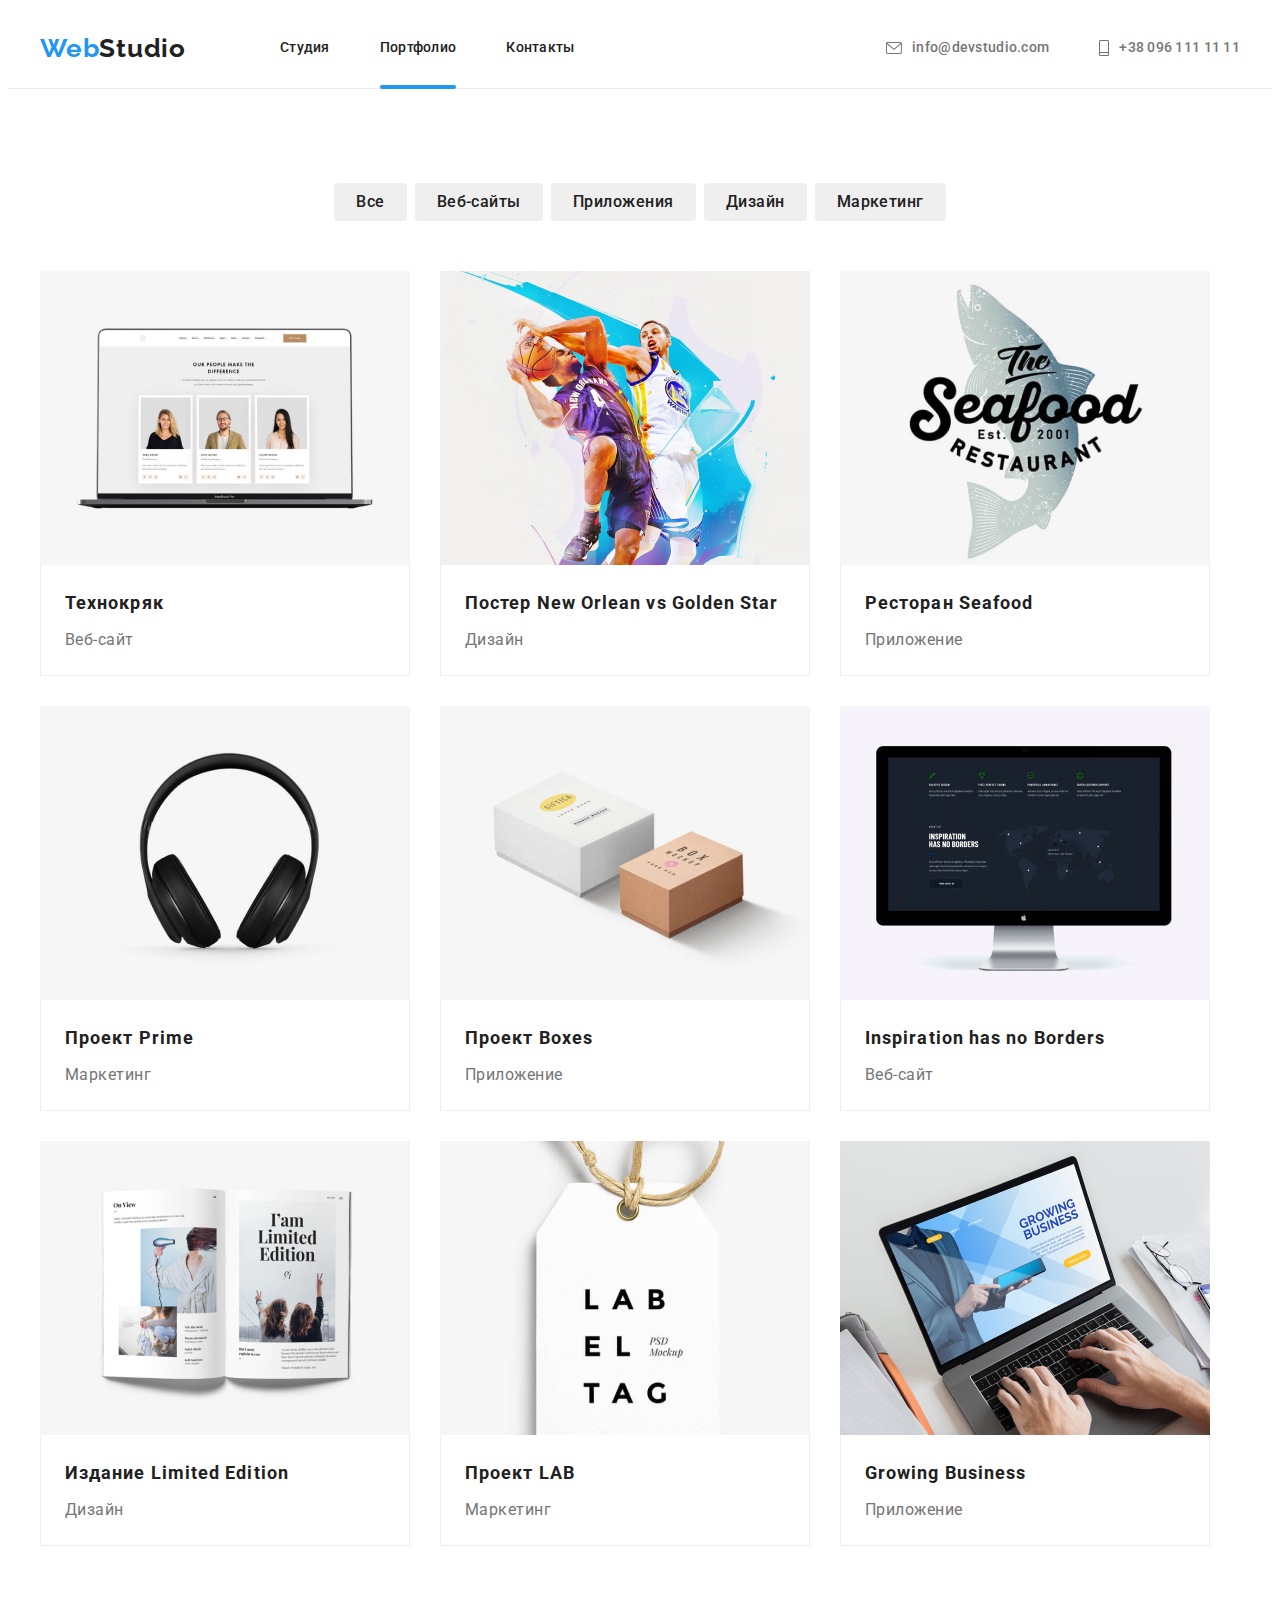
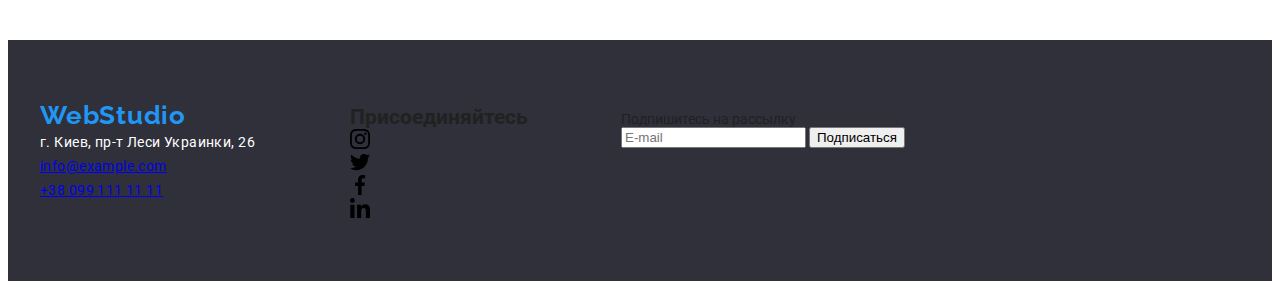
==== commit 43623b17: "переписал классы под BEM" ====
--- a/portfolio.html
+++ b/portfolio.html
@@ -27,37 +27,39 @@
     <!-- Navigation header -->
     <header class="header-section">
       <div class="conteiner header-conteiner">
-        <a href="index.html" class="logo header" lang="en">
-          Web<span class="web">Studio</span></a
+        <a class="logo logo--header" href="index.html" lang="en">
+          Web<span class="logo__web">Studio</span></a
         >
-        <nav>
-          <ul class="navigation-list">
-            <li class="navigation-item">
-              <a class="navigation-item-link" href="./index.html">Студия</a>
-            </li>
-            <li class="navigation-item">
-              <a class="navigation-item-link current" href="./portfolio.html"
+        <nav class="nav">
+          <ul class="nav__list ">
+            <li class="nav__item">
+              <a class="nav__link" href="./index.html"
+                >Студия</a
+              >
+            </li>
+            <li class="nav__item">
+              <a class="nav__link current" href="./portfolio.html"
                 >Портфолио</a
               >
             </li>
-            <li class="navigation-item">
-              <a class="navigation-item-link" href="">Контакты</a>
+            <li class="nav__item">
+              <a class="nav__link" href="">Контакты</a>
             </li>
           </ul>
         </nav>
 
-        <ul class="auth-list">
-          <li class="auth-item">
-            <a class="auth-item-mail" href="mailto:info@devstudio.com">
-              <svg class="auth-item-mail-icon" width="16" height="12">
+        <ul class="auth__list">
+          <li class="auth__item">
+            <a class="auth__mail" href="mailto:info@devstudio.com">
+              <svg class="auth__icon" width="16" height="12">
                 <use href="./images/sprite.svg#icon-envelope"></use>
               </svg>
               info@devstudio.com
             </a>
           </li>
-          <li class="auth-item">
-            <a class="auth-item-tel" href="tel:+380961111111">
-              <svg class="auth-item-tel-icon" width="10" height="16">
+          <li class="auth__item">
+            <a class="auth__tel" href="tel:+380961111111">
+              <svg class="auth__icon" width="10" height="16">
                 <use href="./images/sprite.svg#icon-Vector"></use>
               </svg>
               +38 096 111 11 11
--- a/styles/style.css
+++ b/styles/style.css
@@ -72,6 +72,11 @@
 }
 
 /* логотип */
+.header-conteiner {
+  display: flex;
+  align-items: center;
+}
+
 .logo {
   color: var(--selectoin-color);
 
@@ -85,26 +90,26 @@
   letter-spacing: 0.03em;
 }
 
-.web {
+.logo__web {
   color: #212121;
 }
 
-.header-conteiner {
+
+
+/* навигация */
+.nav__list {
   display: flex;
   align-items: center;
 }
 
-/* навигация */
-.navigation-list {
-  display: flex;
-  align-items: center;
-}
-
-.navigation-list .navigation-item + .navigation-item {
-  margin-left: 50px;
-}
-
-.navigation-item-link {
+.nav__item{
+  margin-right: 50px;
+}
+.nav__item:last-child{
+  margin-right: 0px;
+}
+
+.nav__link {
   color: var(--main-color);
 
   display: block;
@@ -121,12 +126,9 @@
   transition: color var(--duration) var(--timing-function);
 }
 
-.navigation-item-link:hover,
-.navigation-item-link:focus,
-.auth-item-mail:hover,
-.auth-item-mail:focus,
-.auth-item-tel:focus,
-.auth-item-tel:hover {
+.nav__link:hover,
+.nav__link:focus
+ {
   color: var(--selectoin-color);
 }
 
@@ -147,17 +149,20 @@
 }
 
 /* почта,телефон */
-.auth-list {
+.auth__list {
   display: flex;
   margin-left: auto;
 }
 
-.auth-list .auth-item + .auth-item {
-  margin-left: 50px;
-}
-
-.auth-item-tel,
-.auth-item-mail {
+.auth__item {
+  margin-right: 50px;
+}
+.auth__item:last-child{
+  margin-right: 0px;
+}
+
+.auth__tel,
+.auth__mail {
   color: #757575;
 
   font-weight: 500;
@@ -173,10 +178,17 @@
   transition: color var(--duration) var(--timing-function);
 }
 
-.auth-item-mail-icon,
-.auth-item-tel-icon {
+.auth__icon,
+.auth__icon {
   margin-right: 10px;
   fill: currentColor;
+}
+
+.auth__mail:hover,
+.auth__mail:focus,
+.auth__tel:focus,
+.auth__tel:hover{
+  color: var(--selectoin-color);
 }
 
 /*#endregion HEADER*/
@@ -253,7 +265,7 @@
   background: rgba(0, 0, 0, 0.2);
   opacity: 1;
   transition: opacity var(--duration) var(--timing-function),
-    visability var(--duration) var(--timing-function);
+    visi    bility var(--duration) var(--timing-function);
 }
 
 .backdrop.is-hidden {
@@ -272,8 +284,8 @@
   left: 50%;
   transform: translate(-50%, -50%) scale(1);
   background-color: #ffffff;
+  padding: 40px;
   width: 528px;
-  height: 581px;
   border-radius: 4px;
   box-shadow: 0px 1px 3px rgba(0, 0, 0, 0.12), 0px 1px 1px rgba(0, 0, 0, 0.14),
     0px 2px 1px rgba(0, 0, 0, 0.2);
@@ -297,17 +309,20 @@
 }
 .modal-btn-close:hover .close-icon,
 .modal-btn-close:focus .close-icon {
-  fill:#2196F3;
-}
-.close-icon{
-transition: var(--duration) var(--timing-function);
-
+  fill: #2196f3;
+}
+.close-icon {
+  transition: var(--duration) var(--timing-function);
 }
 
 /* Форма-Герой */
+.hero-modal-form {
+    width: 448px;
+}
+
 .title-form {
   display: inline-block;
-  margin: 48px 40px 12px 40px;
+  margin-bottom: 12px;
 
   font-weight: 700;
   font-size: 20px;
@@ -315,12 +330,6 @@
   text-align: center;
   letter-spacing: 0.03em;
   color: #212121;
-}
-
-.hero-modal-form {
-  width: 448px;
-  margin-right: auto;
-  margin-left: auto;
 }
 
 .form-modal-group,
@@ -334,14 +343,6 @@
   margin-bottom: 20px;
 }
 
-.form-policy-group {
-  display: flex;
-  margin-left: 13px;
-  margin-bottom: 30px;
-  width: 423px;
-  align-items: center;
-}
-
 .form-modal-group {
   position: relative;
 }
@@ -363,14 +364,15 @@
   padding: 12px 0px 12px 42px;
   border: 1px solid rgba(33, 33, 33, 0.2);
   border-radius: 4px;
-  
+  outline: transparent;
   cursor: pointer;
-  transition: border-color var(--duration) var(--timing-function);;
-}
-
-
-.input-modal-form:hover, .textarea:hover{
-    border-color:#188ce8;
+  transition: border-color var(--duration) var(--timing-function);
+}
+
+.input-modal-form:hover,
+.input-modal-form:focus
+{
+  border-color: #188ce8;
 }
 .input-modal-form:focus + .form-modal-icon {
   fill: var(--selectoin-color);
@@ -380,10 +382,11 @@
   position: absolute;
   top: 50%;
   left: 12px;
-  transition: fill var(--duration) var(--timing-function);;
-}
-
+  transition: fill var(--duration) var(--timing-function);
+}
+/* Коментарий */
 .textarea {
+  outline: transparent;
   padding: 12px 16px;
   width: 100%;
   height: 120px;
@@ -401,36 +404,50 @@
   letter-spacing: 0.01em;
 
   color: rgba(117, 117, 117, 0.5);
-  
+}
+
+.textarea:hover,
+.textarea:focus {
+  border-color: #188ce8;
 }
 
 /* Checkbox style */
 
-.custom-checkbox:hover, 
-.custom-checkbox:focus{
-    border-color:#2196f3;
-}
-.checkbox {
+.form-policy-group {
+    display: flex;
+    margin-left: 13px;
+    margin-bottom: 30px;
+    width: 423px;
+    align-items: center;
+}
+
+.custom-checkbox:hover
+{
+  border-color: #2196f3;
+}
+
+.check-box:focus + .custom-checkbox{
+    border-color: #2196f3;
+}
+.check-box {
   -webkit-appearance: none;
   -moz-appearance: none;
   appearance: none;
 }
 
 .custom-checkbox {
-  display: inline-block;
   width: 16px;
   height: 15px;
   border-radius: 2px;
   border: 2px solid #212121;
   margin-right: 7px;
   cursor: pointer;
-  outline: transparent;
   transition: border-color var(--duration) var(--timing-function),
-  background-image var(--duration) var(--timing-function),
-  background-color var(--duration) var(--timing-function);
-}
-
-.checkbox:checked + .custom-checkbox {
+    background-image var(--duration) var(--timing-function),
+    background-color var(--duration) var(--timing-function);
+}
+
+.check-box:checked + .custom-checkbox {
   background-color: #188ce8;
   border-color: #188ce8;
 
@@ -444,16 +461,44 @@
   font-style: normal;
   font-size: 14px;
   line-height: 1.71;
+  letter-spacing: 0.02em;
 
   color: #757575;
 }
 
 .checkbox-link {
-  color:#2196F3;
-}
-.checkbox-link{
-transition: color var(--duration) var(--timing-function);;
-}
+  color: #2196f3;
+}
+.checkbox-link {
+  transition: color var(--duration) var(--timing-function);
+}
+
+/* кнопка */
+.form-modal-button {
+    font-family: inherit;
+  
+    color: #ffffff;
+  
+    font-weight: 700;
+    font-size: 16px;
+    line-height: 1.87;
+    letter-spacing: 0.06em;
+    background-color: var(--selectoin-color);
+    box-shadow: 0px 4px 4px rgba(0, 0, 0, 0.15);
+    border-radius: 4px;
+  
+    cursor: pointer;
+    border: none;
+  
+    min-width: 200px;
+    padding: 10px 32px;
+    transition: background-color var(--duration) var(--timing-function);
+  }
+  
+  .form-modal-button:hover,
+  .form-modal-button:focus {
+    background-color: var(--button-color-hover-focus);
+  }
 
 /*#endregion HERO SECTION*/
 
@@ -466,17 +511,17 @@
   display: flex;
 }
 
-.specifics-item {
+.specifics-list__item {
   margin-right: 30px;
   width: 270px;
 }
 
-.specifics-item:last-child {
+.specifics-list__item:last-child {
   margin-right: 0;
 }
 
 /* раздел с особеностями */
-.specifics-item::before {
+.specifics-list__item::before {
   display: block;
   content: "";
   height: 120px;
@@ -486,37 +531,23 @@
   background-position: center;
 }
 
-.icon-antena::before {
+.specifics-list--icon-antena::before {
   background-image: url(../images/icons/antenna.svg);
 }
 
-.icon-clock::before {
+.specifics-list--icon-clock::before {
   background-image: url(../images/icons/clock.svg);
 }
 
-.icon-diagrama::before {
+.specifics-list--icon-diagrama::before {
   background-image: url(../images/icons/diagram.svg);
 }
 
-.icon-astronaut::before {
+.specifics-list--icon-astronaut::before {
   background-image: url(../images/icons/astronaut.svg);
 }
 
-/* .specifics-pictures {
-    display: flex;
-    justify-content: center;
-    align-items: center;
-    width: 270px;
-    height: 120px;
-    left: 215px;
-    top: 774px;
-    background: #F5F4FA;
-    border-radius: 4px;
-    margin-bottom: 30px;
-
-} */
-
-.specifics-title {
+.specifics-list__title {
   font-size: 14px;
   font-weight: 700;
   line-height: 1.14;
@@ -525,7 +556,7 @@
   margin-bottom: 10px;
 }
 
-.specificts-text {
+.specifics-list__text {
   color: #757575;
 
   line-height: 1.71;
@@ -549,11 +580,11 @@
   display: flex;
 }
 
-.development-item:not(:last-child) {
+.development-list__item:not(:last-child) {
   margin-right: 30px;
 }
 
-.development-item {
+.development-list__item {
   position: relative;
 }
 
@@ -727,6 +758,11 @@
   background-color: #2f303a;
 }
 
+.footer-site {
+  padding-top: 60px;
+  padding-bottom: 60px;
+}
+
 .footer-section {
   display: flex;
   align-items: baseline;
@@ -736,11 +772,14 @@
   margin-right: 70px;
 }
 
-.logo-footer {
+.footer__logo {
+  display: block;
+
+  margin-bottom: 20px;
   margin-right: 0;
 }
 
-.web-footer {
+.footer__web {
   color: #ffffff;
 }
 
@@ -751,7 +790,7 @@
   color: #ffffff;
 }
 
-.footer-item {
+.address-footer__item {
   line-height: 1.71;
   letter-spacing: 0.03em;
   color: rgba(255, 255, 255, 0.6);
@@ -759,28 +798,16 @@
   transition: color var(--duration) var(--timing-function);
 }
 
-.footer-item:hover,
-.footer-item:focus {
+.address-footer__item:hover,
+.address-footer__item:focus {
   color: #2196f3;
 }
 
-.footer-site {
-  padding-top: 60px;
-  padding-bottom: 60px;
-}
-
-.footer {
-  display: block;
-
-  margin-bottom: 20px;
-  margin-right: 0;
-}
-
-.addres-text {
+.address-footer__text {
   margin-bottom: 9px;
 }
 
-.footer-link:not(:last-child) {
+.address-footer__link:not(:last-child) {
   margin-bottom: 9px;
 }
 
@@ -789,7 +816,7 @@
   margin-right: 93px;
 }
 
-.footer-join {
+.footer-messenger__join {
   font-style: normal;
   font-weight: 700;
   font-size: 14px;
@@ -801,21 +828,21 @@
   margin-bottom: 20px;
 }
 
-.footer-social-list {
-  display: flex;
-}
-
-.footer-social-item {
+.footer-social {
+  display: flex;
+}
+
+.footer-social__item {
   width: 44px;
   height: 44px;
   border-radius: 50%;
 }
 
-.footer-social-item:not(:last-child) {
+.footer-social__item:not(:last-child) {
   margin-right: 10px;
 }
 
-.footer-icon-link {
+.footer-social__link {
   width: 100%;
   height: 100%;
   display: flex;
@@ -827,14 +854,14 @@
   transition: background-color var(--duration) var(--timing-function);
 }
 
-.footer-icon-link:hover,
-.footer-icon-link:focus {
+.footer-social__link:hover,
+.footer-social__link:focus {
   background-color: var(--selectoin-color);
 }
 
 /* футер рассылка */
 
-.footer-form-text {
+.footer-group__text {
   font-style: normal;
   font-weight: 700;
   font-size: 14px;
@@ -847,7 +874,7 @@
   margin-bottom: 20px;
 }
 
-.footer-mail-group {
+.footer-group__mail {
   margin-right: 12px;
   width: 358px;
   height: 50px;
@@ -860,7 +887,7 @@
   color: #ffffff;
 }
 
-.footer-mail-group::placeholder {
+.footer-group__mail::placeholder {
   font-size: 16px;
   line-height: 1.25;
   align-items: center;
@@ -869,7 +896,7 @@
   color: rgba(255, 255, 255, 0.6);
 }
 
-.footer-btn {
+.footer-group__btn {
   display: inline-flex;
   align-items: center;
 
@@ -890,12 +917,12 @@
   padding: 10px 32px;
 }
 
-.footer-btn:hover,
-.footer-btn:focus {
+.footer-group__btn:hover,
+.footer-group__btn:focus {
   background-color: var(--button-color-hover-focus);
 }
 
-.footer-btn::after {
+.footer-group__btn::after {
   content: "";
   display: inline-block;
   background-image: url(../images/icons/icon-send.svg);
